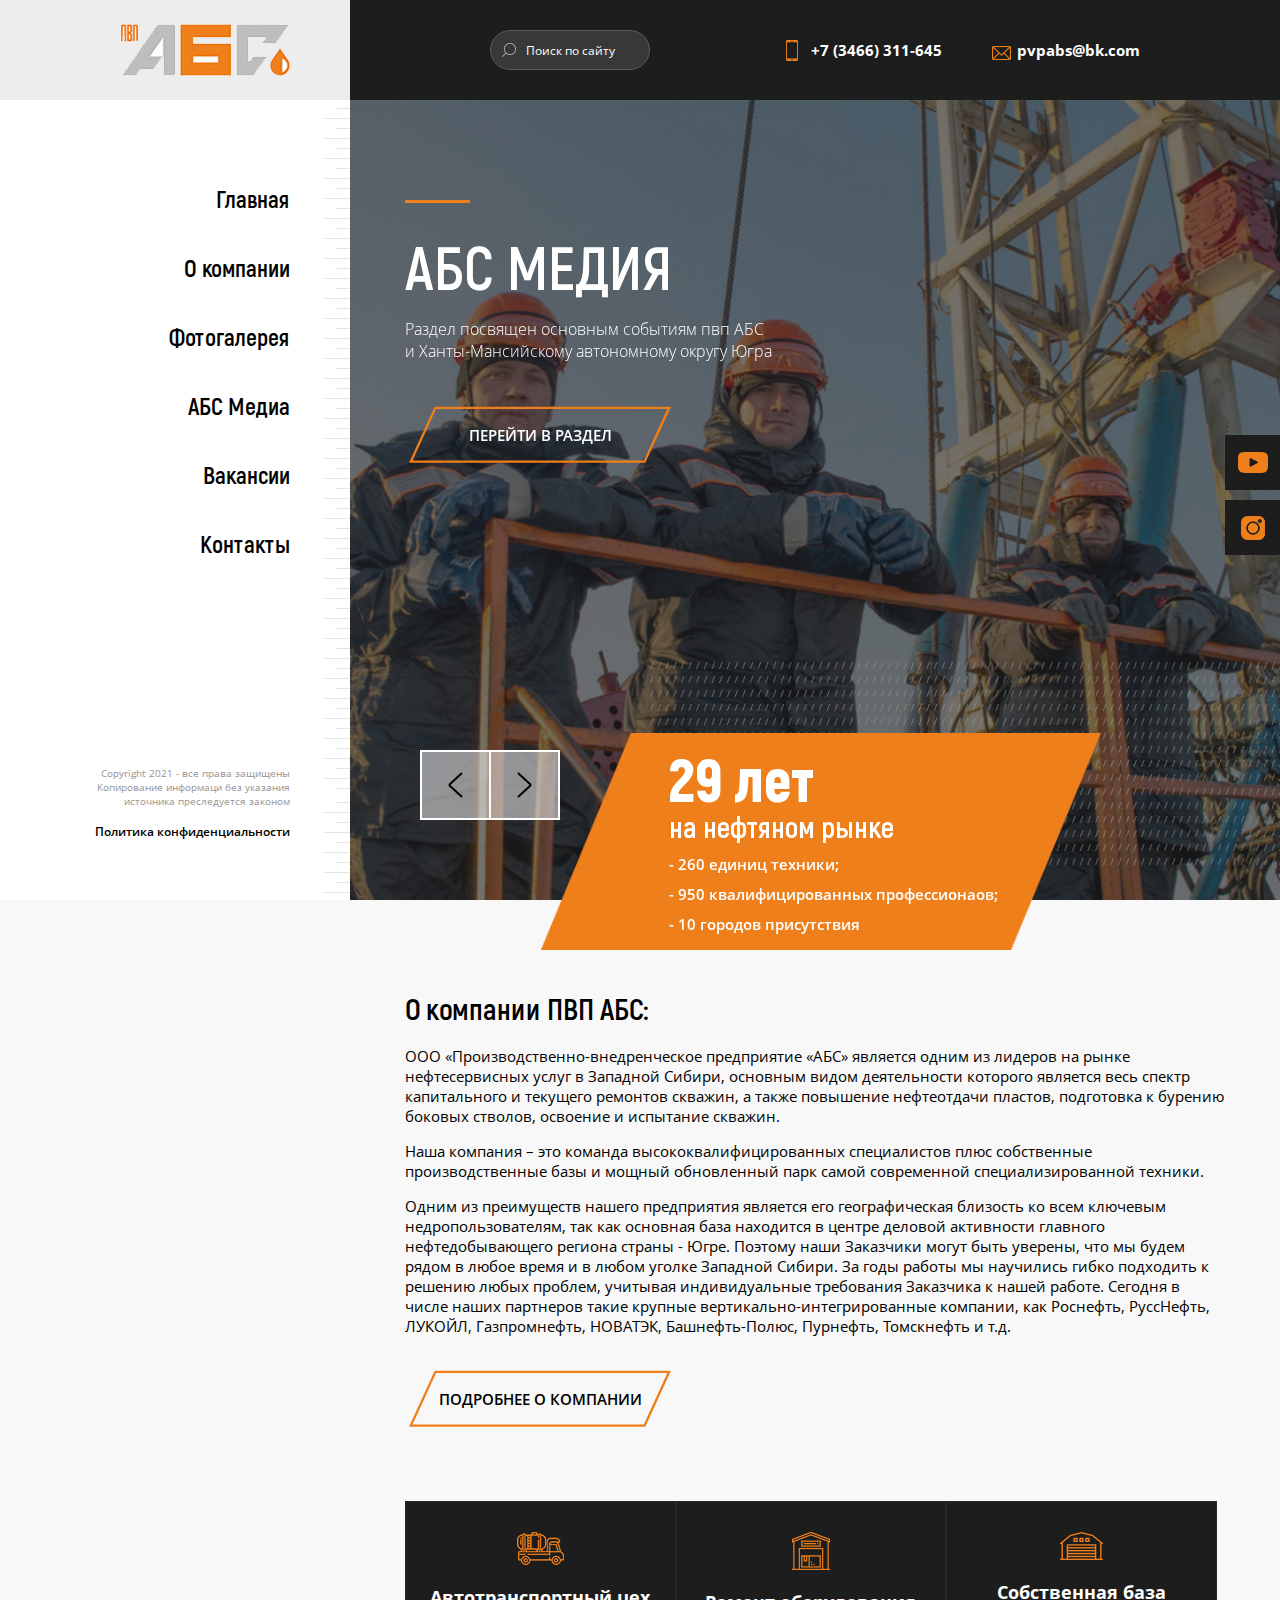
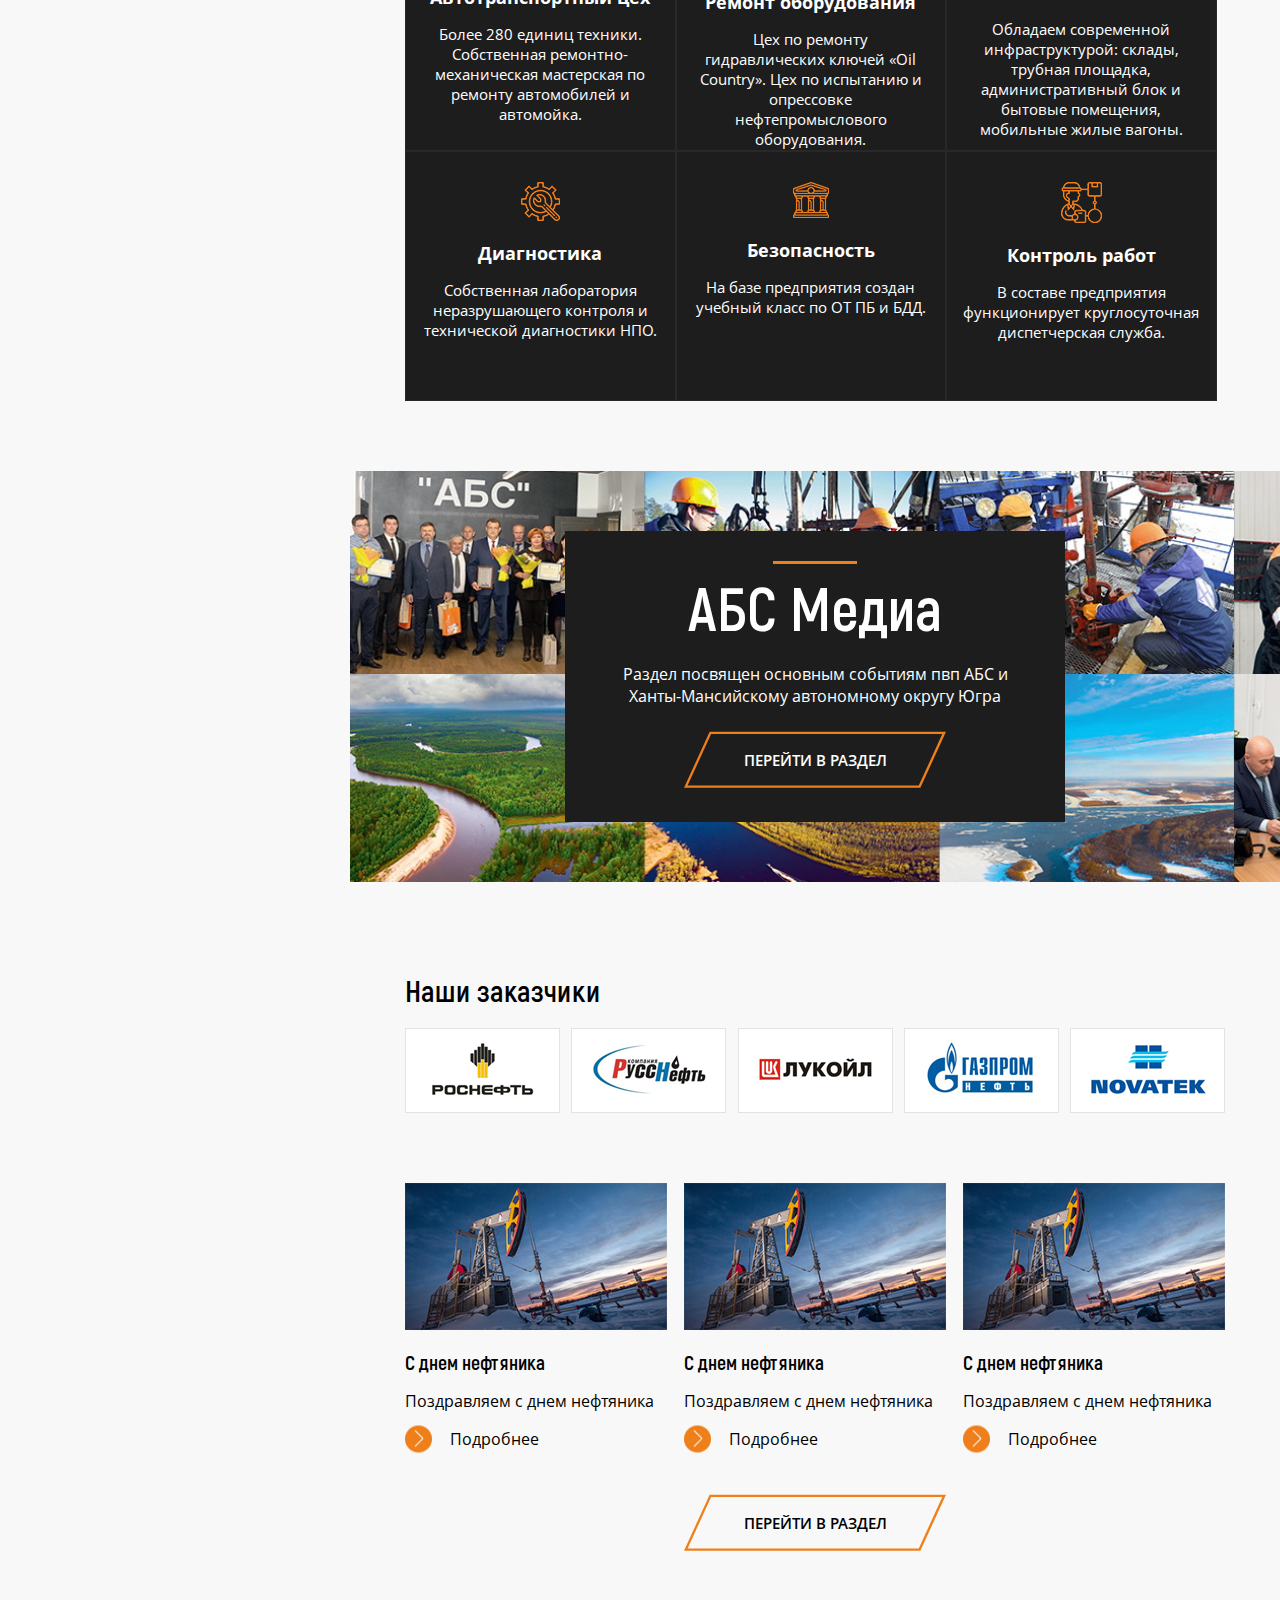
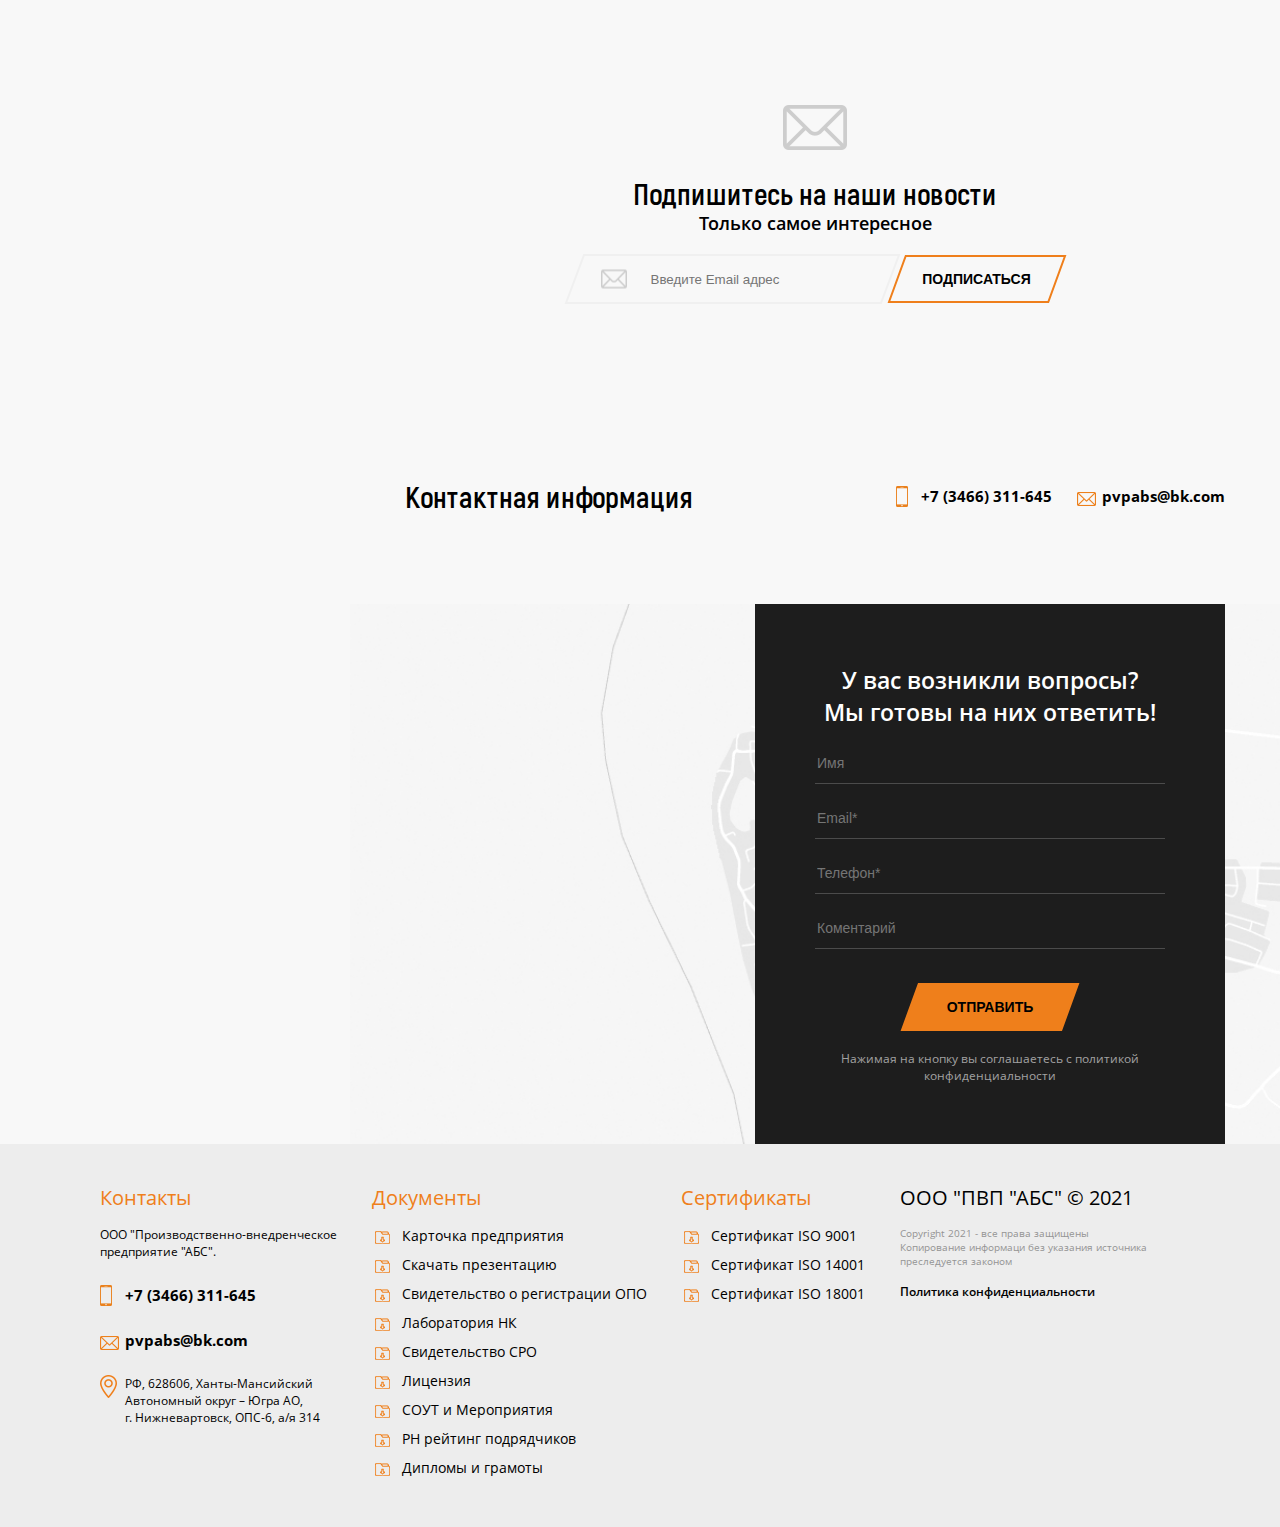
==== index.html @ e9ed42f7 "Адаптив - 1200px" ====
<!DOCTYPE html>
<html lang="ru">
<head>
    <meta charset="UTF-8">
    <meta name="viewport" content="width=device-width, initial-scale=1.0">
    <link rel="stylesheet" href="assets/css/style.css">
    <link rel="stylesheet" href="assets/css/responce.css">
    <link rel="stylesheet" href="assets/css/fonts.css">
    <link rel="stylesheet" href="assets/css/lib/owl.carousel.min.css">
    <link rel="stylesheet" href="assets/css/lib/owl.theme.default.min.css">
    <title>AБС</title>
</head>
<body>
    <div class="main-content">
        <header>
            <div class="navbar container">
                <div class="search-wrapper">
                    <input class="search-input" placeholder="Поиск по сайту" type="text">
                </div>
                
                <div class="contacts-wrapper">
                    <a class="contact phone">+7 (3466) 311-645</a>
                    <a class="contact mail">pvpabs@bk.com</a>
                </div>
                <button class="btn-menu"><span></span></button>
            </div>
        </header>
        <div class="sidebar sticky">
            <div class="logo-wrapper">
                <div class="logo">
                    <img src="assets/images/icons/logo.png" alt="">
                </div>
            </div>
            <div class="sidebar-content">
                <ul class="menu">
                    <li>
                        <a href="#">Главная</a>
                    </li>
                    <li>
                        <a href="#">О компании</a>
                    </li>
                    <li>
                        <a href="#">Фотогалерея</a>
                    </li>
                    <li>
                        <a href="#">АБС Медиа</a>
                    </li>
                    <li>
                        <a href="#">Вакансии</a>
                    </li>
                    <li>
                        <a href="#">Контакты</a>
                    </li>
                </ul>
                <div class="sidebar-footer">
                    <span class="copyright">
                        Copyright 2021 - все права защищены <br> Копирование информаци без указания источника преследуется законом
                    </span>
                    <a href="#" class="policy">Политика конфиденциальности</a>
                </div>
            </div>
        </div>
        <section class="sect-slider">
            <div class="main-slider owl-carousel">
                <div class="slider-item">
                    <img src="assets/images/main-slider/1.jpg" alt="">
                    <div class="container">
                        <h1 class="slider-title">АБС МЕДИЯ</h1>
                        <p>Раздел посвящен основным событиям пвп АБС <br>и Ханты-Мансийскому автономному округу Югра</p>
                        <a class="btn-border">Перейти в раздел</a>
                    </div>
                </div>
                <div class="slider-item">
                    <div class="container">
                        asd
                    </div>
                </div>
            </div>
            <div class="soc-link-wrapper">
                <a href="#" class="soc-link youtube"></a>
                <a href="#" class="soc-link instagram"></a>
            </div>
            <div class="slider-nav"></div>
            <div class="stats">
                <span class="stats-title"><b>29 лет</b>на нефтяном рынке</span>
                <p>- 260 единиц техники;</p>
                <p>- 950 квалифицированных профессионаов;</p>
                <p>- 10 городов присутствия</p>
            </div>
        </section>
        <section class="about-us">
            <div class="container">
                <h1 class="title">О компании ПВП АБС:</h1>
                <p>ООО «Производственно-внедренческое предприятие «АБС» является одним из лидеров на рынке нефтесервисных услуг в Западной Сибири, основным видом деятельности которого является весь спектр капитального и текущего ремонтов скважин, а также повышение нефтеотдачи пластов, подготовка к бурению боковых стволов, освоение и испытание скважин.</p>
                <p>Наша компания – это команда высококвалифицированных специалистов плюс собственные производственные базы и мощный обновленный парк самой современной специализированной техники.</p>
                <p>Одним из преимуществ нашего предприятия является его географическая близость ко всем ключевым недропользователям, так как основная база находится в центре деловой активности главного нефтедобывающего региона страны - Югре. Поэтому наши Заказчики могут быть уверены, что мы будем рядом в любое время и в любом уголке Западной Сибири. За годы работы мы научились гибко подходить к решению любых проблем, учитывая индивидуальные требования Заказчика к нашей работе. Сегодня в числе наших партнеров такие крупные вертикально-интегрированные компании, как Роснефть, РуссНефть, ЛУКОЙЛ, Газпромнефть, НОВАТЭК, Башнефть-Полюс, Пурнефть, Томскнефть и т.д.</p>
                <a class="btn-border black">Подробнее о компании</a>
            </div>
        </section>
        <section class="sect-pluses">
            <div class="container">
                <div class="pluses-wrapper">
                    <div class="pluses-item">
                        <div class="plus-icon">
                            <img src="assets/images/icons/plus1.png" alt="">
                        </div>
                        <div class="plus-title">Автотранспортный цех</div>
                        <p class="plus-description">
                            Более 280 единиц техники.
                            Собственная ремонтно-
                            механическая мастерская
                            по ремонту автомобилей
                            и автомойка.
                        </p>
                    </div>
                    <div class="pluses-item">
                        <div class="plus-icon">
                            <img src="assets/images/icons/plus2.png" alt="">
                        </div>
                        <div class="plus-title">Ремонт оборудования</div>
                        <p class="plus-description">
                            Цех по ремонту гидравлических
                            ключей «Oil Country». Цех
                            по испытанию и опрессовке
                            нефтепромыслового
                            оборудования.
                        </p>
                    </div>
                    <div class="pluses-item">
                        <div class="plus-icon">
                            <img src="assets/images/icons/plus3.png" alt="">
                        </div>
                        <div class="plus-title">Собственная база</div>
                        <p class="plus-description">
                            Обладаем современной
                            инфраструктурой: склады, трубная
                            площадка, административный
                            блок и бытовые помещения,
                            мобильные жилые вагоны.
                        </p>
                    </div>
                    <div class="pluses-item">
                        <div class="plus-icon">
                            <img src="assets/images/icons/plus4.png" alt="">
                        </div>
                        <div class="plus-title">Диагностика</div>
                        <p class="plus-description">
                            Собственная лаборатория
                            неразрушающего контроля
                            и технической диагностики
                            НПО.
                        </p>
                    </div>
                    <div class="pluses-item">
                        <div class="plus-icon">
                            <img src="assets/images/icons/plus5.png" alt="">
                        </div>
                        <div class="plus-title">Безопасность</div>
                        <p class="plus-description">
                            На базе предприятия создан
                            учебный класс по ОТ ПБ и БДД.
                        </p>
                    </div>
                    <div class="pluses-item">
                        <div class="plus-icon">
                            <img src="assets/images/icons/plus6.png" alt="">
                        </div>
                        <div class="plus-title">Контроль работ</div>
                        <p class="plus-description">
                            В составе предприятия
                            функционирует круглосуточная
                            диспетчерская служба.
                        </p>
                    </div>
                    
                </div>
            </div>
        </section>
        <section class="abs-media">
            <div class="container">
                <div class="abs-media-card">
                    <h1>АБС Медиа</h1>
                    <p>Раздел посвящен основным событиям пвп АБС и Ханты-Мансийскому автономному округу Югра</p>
                    <a href="" class="btn-border">Перейти в раздел</a>
                </div>
            </div>
        </section>
        <section class="our-partners">
            <div class="container">
                <h1 class="title">Наши заказчики</h1>
                <div class="partners-wrapper">
                    <div class="partner">
                        <img src="assets/images/partners/rosneft.png" alt="">
                    </div>
                    <div class="partner">
                        <img src="assets/images/partners/rusneft.png" alt="">
                    </div>
                    <div class="partner">
                        <img src="assets/images/partners/lukoil.png" alt="">
                    </div>
                    <div class="partner">
                        <img src="assets/images/partners/gasprom.png" alt="">
                    </div>
                    <div class="partner">
                        <img src="assets/images/partners/novatek.png" alt="">
                    </div>
                </div>
            </div>
        </section>
        <section class="sect-news">
            <div class="container">
                <div class="news-wrapper">
                    <div class="news-item">
                        <img class="news-preview" src="assets/images/news/1.jpg" alt="">
                        <span class="news-title">С днем нефтяника</span>
                        <p>Поздравляем с днем нефтяника</p>
                        <a href="#" class="news-link">Подробнее</a>
                    </div>
                    <div class="news-item">
                        <img class="news-preview" src="assets/images/news/1.jpg" alt="">
                        <span class="news-title">С днем нефтяника</span>
                        <p>Поздравляем с днем нефтяника</p>
                        <a href="#" class="news-link">Подробнее</a>
                    </div>
                    <div class="news-item">
                        <img class="news-preview" src="assets/images/news/1.jpg" alt="">
                        <span class="news-title">С днем нефтяника</span>
                        <p>Поздравляем с днем нефтяника</p>
                        <a href="#" class="news-link">Подробнее</a>
                    </div>
                </div>
                <div class="btn-wrapper">
                    <a href="#" class="btn-border black">Перейти в раздел</a>
                </div>
            </div>
        </section>
        <section class="news-sub">
            <div class="container">
                <div class="news-sub-icon">
                    <img src="assets/images/icons/news-sub.png" alt="">
                </div>
                <h1>Подпишитесь на наши новости</h1>
                <h2>Только самое интересное</h2>
                <div class="subscribe-form">
                    <div class="subscribe-input-wrapper">
                        <input type="text" class="subscribe-input" placeholder="Введите Email адрес">
                    </div>
                    
                    <button class="btn-subscribe">Подписаться</button>
                </div>
            </div>
        </section>
        <div class="container">
            <div class="title-wrapper">
                <h1 class="title">Контактная информация</h1>
                <div class="contacts-wrapper">
                    <a class="contact phone">+7 (3466) 311-645</a>
                    <a class="contact mail">pvpabs@bk.com</a>
                </div>
            </div>
        </div>
        <section class="contact-us">
            <div class="container">
                <div class="contact-form-wrapper">
                    <h1 class="title">У вас возникли вопросы?<br>Мы готовы на них ответить!</h1>
                    <form action="" class="contact-form">
                        <input type="text" name="name" placeholder="Имя">
                        <input type="text" name="mail" placeholder="Email*" required>
                        <input type="text" name="phone" placeholder="Телефон*" required>
                        <input type="text" name="comment" placeholder="Коментарий">
                        <button class="btn-orange">Отправить</button>
                    </form>
                    <span class="personal-data">Нажимая на кнопку вы соглашаетесь с политикой конфиденциальности</span>
                </div>
            </div>
        </section>
    </div>
    
    <footer>
        <div class="container">
            <div class="footer-item">
                <span class="footer-title">Контакты</span>
                <span class="text-sm">
                    ООО "Производственно-внедренческое <br>предприятие "АБС".
                </span>
                <div class="contacts-wrapper">
                    <a class="contact phone">+7 (3466) 311-645</a>
                    <a class="contact mail">pvpabs@bk.com</a>
                    <span class="contact adress">
                        РФ, 628606, Ханты-Мансийский<br>
                        Автономный округ – Югра АО,<br>
                        г. Нижневартовск, ОПС-6, а/я 314
                    </span>
                </div>
            </div>
            <div class="footer-item">
                <span class="footer-title">Документы</span>
                <ul class="docs-list">
                    <li>
                        <a href="#">Карточка предприятия</a>
                    </li>
                    <li>
                        <a href="">Скачать презентацию</a>
                    </li>
                    <li>
                        <a href="">Свидетельство о регистрации ОПО</a>
                    </li>
                    <li>
                        <a href="">Лаборатория НК</a>
                    </li>
                    <li>
                        <a href="">Свидетельство СРО</a>
                    </li>
                    <li>
                        <a href="">Лицензия</a>
                    </li>
                    <li>
                        <a href="">СОУТ и Мероприятия</a>
                    </li>
                    <li>
                        <a href="">РН рейтинг подрядчиков</a>
                    </li>
                    <li>
                        <a href="">Дипломы и грамоты</a>
                    </li>
                </ul>
            </div>
            <div class="footer-item">
                <span class="footer-title">Сертификаты</span>
                <ul class="docs-list">
                    <li>
                        <a href="#">Сертификат ISO 9001</a>
                    </li>
                    <li>
                        <a href="">Сертификат ISO 14001</a>
                    </li>
                    <li>
                        <a href="">Сертификат ISO 18001</a>
                    </li>
                </ul>
            </div>
            <div class="footer-item">
                <span class="footer-title black">ООО "ПВП "АБС" © 2021</span>
                <span class="copyright">
                    Copyright 2021 - все права защищены <br> Копирование информаци без указания источника преследуется законом
                </span>
                <a href="#" class="policy">Политика конфиденциальности</a>
            </div>
        </div>
    </footer>
    
    <script src="assets/js/lib/jquery-3.5.1.min.js"></script>
    <script src="assets/js/lib/owl.carousel.min.js"></script>
    <script src="assets/js/index.js"></script>
</body>
</html>
---- assets/css/style.css ----
*, ::after, ::before {
    box-sizing: border-box;
}

input:focus, button
{
    outline: none;
}

a, button
{
    cursor: pointer;
}

body
{
    font-family: 'Open Sans';
    padding-top: 100px;
    margin: 0;
    background-color: #f8f8f8;
}

.main-content, header
{
    padding-left: 520px;
}

header
{
    position: fixed;
    top: 0;
    left: 0;
    height: 100px;
    width: 100vw;
    background-color: #1d1d1d;
    z-index: 50;
}

section
{
    margin-top: 70px;
}

.navbar
{
    display: flex;
    align-items: center;
    height: 100%;
    justify-content: space-between;
    color: #ffffff;
    padding-right: 70px;
}

.container
{
    max-width: 870px;
    width: 100%;
    margin-right: auto;
    padding-left: 80px;
}

.container::before, .container::after{
    content: ' ';
    display: table;
}

.search-input
{
    width: 160px;
    height: 40px;
    padding-left: 35px;
    padding-right: 30px;
    border: 1px solid #5a5a5a;
    background-color: #383838;
    border-radius: 20px;
    display: flex;
    align-items: center;
    position: relative;
    font-size: 12px;
    font-family: 'Open Sans';
    color: #ffffff;
    transition: 0.5s;
}

.search-input::placeholder
{
    color: #ffffff;
}

.search-input:focus
{
    background-color: #272727;
}

.search-wrapper
{
    position: relative;
}

.search-wrapper:after
{
    content: "";
    height: 14px;
    width: 14px;
    background: url(../images/icons/search.png) no-repeat;
    background-size: cover;
    position: absolute;
    left: 12px;
    top: 13px;
}

.navbar .contact
{
    margin-left: 50px;
}

.contact
{
    font-weight: 700;
    font-size: 15px;
    padding-left: 25px;
    position: relative;
    transition: 0.5s;
    display: block;
}

.contact:hover
{
    transform: scale(1.1);
}

.contact:after
{
    content: "";
    position: absolute;
    left: 0;
}

.contact.phone:after
{
    background: url(../images/icons/phone.png);
    width: 12px;
    height: 21px;
    left: 0px;
    top: 0px;
}

.contact.mail:after
{
    background: url(../images/icons/mail.png);
    width: 19px;
    height: 14px;
    top: 6px;
}

.contact.adress:after
{
    background: url(../images/icons/adress.png);
    width: 17px;
    height: 23px;
    left: 0px;
    top: 0px;
}

.contact.adress
{
    font-weight: 400;
    font-size: 12px;
}

.contact.adress:hover
{
    transform: none;
}

.navbar .contacts-wrapper
{
    display: flex;
}

.sidebar
{
    position: fixed;
    width: 520px;
    height: 100vh;
    top: 0;
    left: 0;
    background-color: #ffffff;
    background-image: url(../images/bg/sidebar.png);
    background-repeat: repeat-y;
    background-position-x: right;
    display: flex;
    flex-direction: column;
    z-index: 60;
}

.sidebar .logo-wrapper
{
    padding-right: 60px;
}

.sidebar-content
{
    margin-right: 60px;
}

.sidebar .logo-wrapper
{
    background: #ededed;
    display: flex;
    align-items: center;
    justify-content: flex-end;
}

.sidebar .logo-wrapper .logo
{
    height: 100px;
    display: flex;
    align-items: center;
}

.sidebar-content
{
    width: 220px;
    margin-left: auto;
    display: flex;
    flex-direction: column;
    justify-content: space-between;
    height: 100%;
    padding-bottom: 60px;
}

.menu
{
    padding-left: 0;
    list-style: none;
    margin-top: auto;
    margin-bottom: auto;
}

.menu a
{
    font-family: 'Akrobat';
    font-size: 24px;
    color: #000000;
    font-weight: 700;
    text-decoration: none;
    transition: 0.5s;
    position: relative;
}

.menu a:hover
{
    color: #ef7f1b;
}

.menu a::after
{
    content: "";
    position: absolute;
    height: 2px;
    width: 0;
    bottom: -1px;
    left: 50%;
    transform: translateX(-50%);
    transition: 0.5s;
    background-color: #ef7f1b;
}

.menu a:hover::after
{
    width: 100%;
}

.menu li
{
    margin-bottom: 40px;
    text-align: right;
}

.copyright
{
    font-size: 10px;
    color: #949494;
    text-align: right;
    display: block;
}

.policy
{
    font-size: 12px;
    display: block;
    margin-top: 15px;
    text-align: right;
    color: #000000;
    text-decoration: none;
    font-weight: 600;
}

.sidebar-footer
{
    margin-top: auto;
}

.main-slider .slider-item
{
    height: 800px;
    position: relative;
    display: flex;
    width: 100%;
    color: #ffffff;
}

.main-slider .slider-item img
{
    position: absolute;
    width: 100%;
    height: 100%;
    object-fit: cover;
    left: 0;
    top: 0;
}

.main-slider .slider-item .container
{
    position: relative;
    z-index: 10;
    margin-top: 100px;
    padding-top: 15px;
}

.main-slider .slider-item .container:after
{
    content: "";
    position: absolute;
    height: 3px;
    width: 65px;
    background-color: #ef7f1b;
    left: 80px;
    top: 0;
}

.slider-title
{
    font-size: 60px;
    font-weight: 700;
    font-family: 'Akrobat';
    margin-top: 15px;
    margin-bottom: 0;
}

.main-slider .slider-item p
{
    font-weight: 300;
    margin-bottom: 40px;
}

.btn-border
{
    width: 270px;
    height: 65px;
    background: url(../images/icons/btn-border.svg);
    background-size: cover;
    border: none;
    text-transform: uppercase;
    color: #ffffff;
    font-size: 15px;
    transition: 0.5s;
    display: flex;
    align-items: center;
    justify-content: center;
    font-weight: 600;
    text-decoration: none;
}

.btn-border:hover
{
    background: url(../images/icons/btn-border-focus.svg);
    background-size: cover;
    text-decoration: inherit;
}

.btn-border.black
{
    color: #000000;
}

.sect-slider
{
    position: relative;
    margin-top: 0;
    margin-bottom: 50px;
}

.sect-slider .soc-link-wrapper
{
    position: absolute;
    right: 0; 
    top: 50%;
    z-index: 10;
    transform: translateY(-50%);
}

.soc-link-wrapper .soc-link
{
    display: block;
    width: 55px;
    height: 55px;
    background-color: #1d1d1d;
    margin-bottom: 10px;
    background-repeat: no-repeat;
    background-position: center;
    transition: 0.5s;
}

.soc-link-wrapper .soc-link.youtube
{
    background-image: url(../images/icons/youtube.png);
}

.soc-link-wrapper .soc-link.instagram
{
    background-image: url(../images/icons/instagram.png);
}

.soc-link-wrapper .soc-link:hover
{
    background-color: #303030;
}

.sect-slider .slider-nav
{
    position: absolute;
    bottom: 80px;
    left: 70px;
    z-index: 10;
}

.sect-slider .slider-nav button
{
    width: 70px;
    height: 70px;
    border: 2px solid #ffffff;
    background-color: rgba(255, 255, 255, 0.5);
    font-size: 0px;
    transition: 0.5s;
}

.sect-slider .slider-nav button:hover
{
    background-color: rgba(255, 255, 255, 0.8);
}

.sect-slider .slider-nav .owl-prev
{
    border-right: 1px solid #ffffff;
}

.sect-slider .slider-nav .owl-prev:after
{
    content: url(../images/icons/arrow-prev.png);
}

.sect-slider .slider-nav .owl-next
{
    border-left: 1px solid #ffffff;
}

.sect-slider .slider-nav .owl-next:after
{
    content: url(../images/icons/arrow-next.png);
}

.main-slider .slider-item::before
{
    content: url(../images/bg/slider-bg.png);
    position: absolute;
    bottom: 30px;
    left: 300px;
    z-index: 10;
}

.stats 
{
    background-image: url(../images/bg/stats-bg.png);
    background-repeat: no-repeat;
    background-size: cover;
    position: absolute;
    bottom: -50px;
    z-index: 15;
    left: 50%;
    transform: translateX(-50%);
    padding: 15px 130px;
    color: #ffffff;
    width: 622px;
    height: 267px;
}

.stats .stats-title
{
    font-family: 'Akrobat';
    font-size: 30px;
    font-weight: 600;
}

.stats .stats-title b
{
    display: block;
    font-size: 64px;
}

.stats p
{
    font-weight: 600;
    font-size: 15px;
    margin-bottom: 0;
}

.title
{
    font-family: 'Akrobat';
    font-size: 30px;
}

.about-us p
{
    font-size: 15px;
    font-weight: 400;
}

.about-us .btn-border
{
    margin-top: 30px;
}

.pluses-wrapper .pluses-item
{
    width: 33%;
    height: 250px;
    background-color: #1d1d1d;
    border: 1px solid #282828;
    color: #ffffff;
    padding: 0 15px;
}

.pluses-wrapper
{
    display: flex;
    flex-wrap: wrap;
}

.pluses-wrapper .pluses-item .plus-icon
{
    margin-top: 30px;
    text-align: center;
}

.pluses-wrapper .pluses-item .plus-title
{
    margin-top: 15px;
    font-size: 18px;
    font-weight: 700;
    text-align: center;
}

.pluses-wrapper .pluses-item .plus-description
{
    margin-top: 15px;
    font-size: 15px;
    text-align: center;
}

.abs-media-card
{
    background-color: #1d1d1d;
    color: #ffffff;
    width: 500px;
    margin: 60px auto;
    padding: 30px 40px;
    text-align: center;
}

.abs-media-card h1
{
    font-size: 60px;
    font-weight: 600;
    font-family: 'Akrobat';
    text-align: center;
    display: block;
    position: relative;
    padding-top: 10px;
    margin-top: 0;
    margin-bottom: 20px;
}

.abs-media-card h1:after
{
    content: "";
    width: 20%;
    height: 3px;
    background-color: #ef7f1b;
    top: 0;
    left: 50%;
    transform: translateX(-50%);
    position: absolute;
    
}

.abs-media
{
    background: url(../images/bg/abs-media-bg.jpg) no-repeat;
    background-size: cover;
}

.abs-media-card .btn-border
{
    margin: 20px auto 0 auto;
}

.partners-wrapper
{
    display: flex;
    justify-content: space-between;
}

.partners-wrapper .partner
{
    width: 155px;
    height: 85px;
    display: flex;
    align-items: center;
    justify-content: center;
    background-color: #ffffff;
    border: 1px solid #e3e3e3;
}

.news-wrapper
{
    display: flex;
    justify-content: space-between;
}

.news-wrapper .news-item
{
    width: 32%;
}

.news-wrapper .news-item .news-title
{
    font-family: 'Akrobat';
    font-size: 20px;
    font-weight: 700;
    margin-top: 15px;
    display: block;
}

.news-link
{
    display: inline-block;
    padding-left: 45px;
    text-decoration: none;
    color: inherit;
    position: relative;
    font-size: 16px;
    transition: 0.5s;
}

.news-link:after
{
    content: "";
    width: 27px;
    height: 27px;
    background-image: url(../images/icons/news-link.png);
    left: 0;
    top: 50%;
    transform: translateY(-50%);
    position: absolute;
    z-index: 10;
    transition: 0.5s;
}

.news-link:hover:after
{
    left: 10px;
}

.news-wrapper .news-item .news-preview
{
    width: 100%;
}

.sect-news .btn-wrapper
{
    display: flex;
    justify-content: center;
    margin-top: 40px;
}

.news-sub-icon
{
    text-align: center;
}

.news-sub h1
{
    font-size: 30px;
    font-family: 'Akrobat';
    text-align: center;
    margin-bottom: 0;
}

.news-sub h2
{
    font-size: 30px;
    text-align: center;
    margin-top: 0;
    font-size: 18px;
    font-weight: 600;
}

.subscribe-input
{
    width: 343px;
    height: 58px;
    border: none;
    background: url(../images/bg/input-subscribe.svg) no-repeat;
    background-size: cover;
    padding-left: 90px;
    transition: 0.5s;
}

.subscribe-input:focus
{
    background: url(../images/bg/input-subscribe-focus.svg) no-repeat;
    background-size: cover;
}

.subscribe-input-wrapper
{
    position: relative;
    display: inline-block;
}

.subscribe-input-wrapper::after
{
    content: "";
    position: absolute;
    width: 26px;
    height: 19px;
    background: url(../images/icons/input-sub.png);
    top: 50%;
    transform: translateY(-50%);
    left: 40px;
}

.btn-subscribe
{
    width: 186px;
    height: 56px;
    border: none;
    background: url(../images/bg/btn-subscribe.svg);
    background-size: contain;
    margin-left: -20px;
    font-weight: 600;
    font-size: 14px;
    text-transform: uppercase;
    transition: 0.5s;
}

.btn-subscribe:hover
{
    background: url(../images/bg/btn-subscribe-focus.svg);
    background-size: cover;
}

.subscribe-form
{
    display: flex;
    justify-content: center;
    align-items: center;
}

.news-sub
{
    padding: 80px 0;
}

.title-wrapper
{
    display: flex;
    align-items: center;
    justify-content: space-between;
    margin-top: 70px;
}

.title-wrapper .contacts-wrapper
{
    display: flex;
}

.title-wrapper .contacts-wrapper .contact
{
    margin-left: 25px;
}

.contact-form-wrapper
{
    display: flex;
    flex-direction: column;
    width: 470px;
    margin-left: auto;
    background-color: #1d1d1d;
    color: #ffffff;
    text-align: center;
    padding: 60px;
}

.contact-form-wrapper .title
{
    margin-top: 0;
    font-family: 'Open Sans';
    font-size: 23px;
    font-weight: 600;
}

.contact-form
{
    display: flex;
    flex-direction: column;
}

.contact-form input
{
    height: 40px;
    background: none;
    border: none;
    border-bottom: 1px solid #4b4b4b;
    font-size: 14px;
    margin-bottom: 15px;
}

.btn-orange
{
    background: none;
    background-image: url(../images/bg/btn-subscribe-focus.svg);
    background-size: cover;
    background-position: center;
    width: 186px;
    height: 56px;
    border: none;
    margin: 15px auto;
    font-weight: 700;
    text-transform: uppercase;
    font-size: 14px;
    transition: 0.5s;
}

.btn-orange:hover
{
    transform: scale(1.1);
}

.personal-data
{
    font-size: 12px;
    color: #a2a2a2;
}

.contact-us
{
    background: url(../images/bg/sect-contact-us.jpg) no-repeat;
    background-size: cover;
}

footer
{
    background-color: #ededed;
    padding: 40px 0;
}

footer .container
{
    max-width: 1200px;
    width: 100%;
    margin: auto;
    display: flex;
    justify-content: space-between;
}

.footer-title
{
    display: block;
    color: #ef7f1b;
    font-size: 20px;
    margin-bottom: 15px;
}

.text-sm
{
    font-size: 12px;
    display: block;
}

footer .contact
{
    margin-top: 25px;
}

.footer-item
{
    display: flex;
    flex-direction: column;
    max-width: 280px;
}

.docs-list
{
    margin: 0;
    list-style: none;
    padding: 0;

}

.docs-list li
{
    padding-left: 30px;
    margin-bottom: 10px;
    font-size: 14px;
    position: relative;
}

.docs-list li:after
{
    content: "";
    position: absolute;
    background: url(../images/icons/doc.png);
    left: 3px;
    top: 5px;
    width: 15px;
    height: 13px;
    transition: 0.5s;
}


.docs-list li:hover:after
{
    left: 8px;
}

.docs-list li a
{
    color: #000000;
    text-decoration: none;
}

.footer-title.black
{
    color: #000000;
}

footer .copyright
{
    text-align: left;
}

footer .policy
{
    text-align: left;
}

.btn-menu
{
    width: 40px;
    height: 40px;
    border: none;
    position: relative;
    transition: 0.5s;
    background: none;
    display: none;
}

.btn-menu:before, .btn-menu:after, .btn-menu span
{
    height: 2px;
    position: absolute;
    background: #ffffff;
    left: 50%;
    transform: translateX(-50%);
    transition: 0.5s;
}

.btn-menu span
{
    width: 65%;    
}

.btn-menu:before
{
    content: "";
    width: 50%;
    transform: translate(-50%, -6px);
}

.btn-menu:after
{
    content: "";
    width: 50%;
    transform: translate(-50%, 6px);
}

.btn-menu:hover:after, .btn-menu:hover:before, .btn-menu:hover span
{
    width: 65%;
}

.btn-menu.active span
{
    opacity: 0; 
}

.btn-menu.active:after
{
    top: 50%;
    transform: translate(-50%, -50%) rotate(-135deg);
}

.btn-menu.active:before
{
    transform: translate(-50%, -50%) rotate(135deg);
}
---- assets/css/responce.css ----
@media(max-width: 1440px)
{
    .sidebar
    {
        width: 350px;
    }

    .main-content, header
    {
        padding-left: 350px;
    }

    .stats
    {
        width: 572px;
        height: 217px;
        padding: 15px 100px 15px 140px;
    }

    .stats p
    {
        margin-top: 10px;
    }

    .stats .stats-title b
    {
        font-size: 60px;
        line-height: 60px;
    }

    .container
    {
        margin-left: auto;
        padding: 0 25px;
    }

    .main-slider .slider-item .container:after
    {
        left: 25px;
    }
}

@media(max-width: 1200px)
{
    .btn-menu
    {
        display: block;
    }

    .sidebar
    {
        transition: 0.5s;
        left: -100%;
    }

    .sidebar.active
    {
        left: 0;
    }

    .main-content, header
    {
        padding-left: 0;
    }

    header, .sidebar .logo-wrapper .logo
    {
        height: 75px;
    }

    body
    {
        padding-top: 75px;
    }
    
}
---- assets/css/fonts.css ----
@font-face {
	font-family: 'Akrobat';
	font-weight: 900;
	src: url('../fonts/akrobat-black.eot'); /* IE 9 Compatibility Mode */
	src: url('../fonts/akrobat-black.eot?#iefix') format('embedded-opentype'), /* IE < 9 */
		url('../fonts/akrobat-black.woff2') format('woff2'), /* Super Modern Browsers */
		url('../fonts/akrobat-black.woff') format('woff'), /* Firefox >= 3.6, any other modern browser */
		url('../fonts/akrobat-black.ttf') format('truetype'), /* Safari, Android, iOS */
		url('../fonts/akrobat-black.svg#akrobat-black') format('svg'); /* Chrome < 4, Legacy iOS */
}

@font-face {
	font-family: 'Akrobat';
	font-weight: 700;
	src: url('../fonts/akrobat-bold.eot'); /* IE 9 Compatibility Mode */
	src: url('../fonts/akrobat-bold.eot?#iefix') format('embedded-opentype'), /* IE < 9 */
		url('../fonts/akrobat-bold.woff2') format('woff2'), /* Super Modern Browsers */
		url('../fonts/akrobat-bold.woff') format('woff'), /* Firefox >= 3.6, any other modern browser */
		url('../fonts/akrobat-bold.ttf') format('truetype'), /* Safari, Android, iOS */
		url('../fonts/akrobat-bold.svg#akrobat-bold') format('svg'); /* Chrome < 4, Legacy iOS */
}

@font-face {
	font-family: 'Akrobat';
	font-weight: 800;
	src: url('../fonts/akrobat-extrabold.eot'); /* IE 9 Compatibility Mode */
	src: url('../fonts/akrobat-extrabold.eot?#iefix') format('embedded-opentype'), /* IE < 9 */
		url('../fonts/akrobat-extrabold.woff2') format('woff2'), /* Super Modern Browsers */
		url('../fonts/akrobat-extrabold.woff') format('woff'), /* Firefox >= 3.6, any other modern browser */
		url('../fonts/akrobat-extrabold.ttf') format('truetype'), /* Safari, Android, iOS */
		url('../fonts/akrobat-extrabold.svg#akrobat-extrabold') format('svg'); /* Chrome < 4, Legacy iOS */
}

@font-face {
	font-family: 'Akrobat';
	font-weight: 200;
	src: url('../fonts/akrobat-extralight.eot'); /* IE 9 Compatibility Mode */
	src: url('../fonts/akrobat-extralight.eot?#iefix') format('embedded-opentype'), /* IE < 9 */
		url('../fonts/akrobat-extralight.woff2') format('woff2'), /* Super Modern Browsers */
		url('../fonts/akrobat-extralight.woff') format('woff'), /* Firefox >= 3.6, any other modern browser */
		url('../fonts/akrobat-extralight.ttf') format('truetype'), /* Safari, Android, iOS */
		url('../fonts/akrobat-extralight.svg#akrobat-extralight') format('svg'); /* Chrome < 4, Legacy iOS */
}

@font-face {
	font-family: 'Akrobat';
	font-weight: 300;
	src: url('../fonts/akrobat-light.eot'); /* IE 9 Compatibility Mode */
	src: url('../fonts/akrobat-light.eot?#iefix') format('embedded-opentype'), /* IE < 9 */
		url('../fonts/akrobat-light.woff2') format('woff2'), /* Super Modern Browsers */
		url('../fonts/akrobat-light.woff') format('woff'), /* Firefox >= 3.6, any other modern browser */
		url('../fonts/akrobat-light.ttf') format('truetype'), /* Safari, Android, iOS */
		url('../fonts/akrobat-light.svg#akrobat-light') format('svg'); /* Chrome < 4, Legacy iOS */
}

@font-face {
	font-family: 'Akrobat';
	font-weight: 400;
	src: url('../fonts/akrobat-regular.eot'); /* IE 9 Compatibility Mode */
	src: url('../fonts/akrobat-regular.eot?#iefix') format('embedded-opentype'), /* IE < 9 */
		url('../fonts/akrobat-regular.woff2') format('woff2'), /* Super Modern Browsers */
		url('../fonts/akrobat-regular.woff') format('woff'), /* Firefox >= 3.6, any other modern browser */
		url('../fonts/akrobat-regular.ttf') format('truetype'), /* Safari, Android, iOS */
		url('../fonts/akrobat-regular.svg#akrobat-regular') format('svg'); /* Chrome < 4, Legacy iOS */
}

@font-face {
	font-family: 'Akrobat';
	font-weight: 500;
	src: url('../fonts/akrobat-semibold.eot'); /* IE 9 Compatibility Mode */
	src: url('../fonts/akrobat-semibold.eot?#iefix') format('embedded-opentype'), /* IE < 9 */
		url('../fonts/akrobat-semibold.woff2') format('woff2'), /* Super Modern Browsers */
		url('../fonts/akrobat-semibold.woff') format('woff'), /* Firefox >= 3.6, any other modern browser */
		url('../fonts/akrobat-semibold.ttf') format('truetype'), /* Safari, Android, iOS */
		url('../fonts/akrobat-semibold.svg#akrobat-semibold') format('svg'); /* Chrome < 4, Legacy iOS */
}

@font-face {
	font-family: 'Akrobat';
	font-weight: 100;
	src: url('../fonts/akrobat-thin.eot'); /* IE 9 Compatibility Mode */
	src: url('../fonts/akrobat-thin.eot?#iefix') format('embedded-opentype'), /* IE < 9 */
		url('../fonts/akrobat-thin.woff2') format('woff2'), /* Super Modern Browsers */
		url('../fonts/akrobat-thin.woff') format('woff'), /* Firefox >= 3.6, any other modern browser */
		url('../fonts/akrobat-thin.ttf') format('truetype'), /* Safari, Android, iOS */
		url('../fonts/akrobat-thin.svg#akrobat-thin') format('svg'); /* Chrome < 4, Legacy iOS */
}

@font-face {
	font-family: 'Akrobat';
	font-weight: 900;
	src: url('../fonts/akrobat-black.eot'); /* IE 9 Compatibility Mode */
	src: url('../fonts/akrobat-black.eot?#iefix') format('embedded-opentype'), /* IE < 9 */
		url('../fonts/akrobat-black.woff2') format('woff2'), /* Super Modern Browsers */
		url('../fonts/akrobat-black.woff') format('woff'), /* Firefox >= 3.6, any other modern browser */
		url('../fonts/akrobat-black.ttf') format('truetype'), /* Safari, Android, iOS */
		url('../fonts/akrobat-black.svg#akrobat-black') format('svg'); /* Chrome < 4, Legacy iOS */
}

@font-face {
	font-family: 'Akrobat';
	font-weight: 700;
	src: url('../fonts/akrobat-bold.eot'); /* IE 9 Compatibility Mode */
	src: url('../fonts/akrobat-bold.eot?#iefix') format('embedded-opentype'), /* IE < 9 */
		url('../fonts/akrobat-bold.woff2') format('woff2'), /* Super Modern Browsers */
		url('../fonts/akrobat-bold.woff') format('woff'), /* Firefox >= 3.6, any other modern browser */
		url('../fonts/akrobat-bold.ttf') format('truetype'), /* Safari, Android, iOS */
		url('../fonts/akrobat-bold.svg#akrobat-bold') format('svg'); /* Chrome < 4, Legacy iOS */
}

@font-face {
	font-family: 'Akrobat';
	font-weight: 800;
	src: url('../fonts/akrobat-extrabold.eot'); /* IE 9 Compatibility Mode */
	src: url('../fonts/akrobat-extrabold.eot?#iefix') format('embedded-opentype'), /* IE < 9 */
		url('../fonts/akrobat-extrabold.woff2') format('woff2'), /* Super Modern Browsers */
		url('../fonts/akrobat-extrabold.woff') format('woff'), /* Firefox >= 3.6, any other modern browser */
		url('../fonts/akrobat-extrabold.ttf') format('truetype'), /* Safari, Android, iOS */
		url('../fonts/akrobat-extrabold.svg#akrobat-extrabold') format('svg'); /* Chrome < 4, Legacy iOS */
}

@font-face {
	font-family: 'Akrobat';
	font-weight: 200;
	src: url('../fonts/akrobat-extralight.eot'); /* IE 9 Compatibility Mode */
	src: url('../fonts/akrobat-extralight.eot?#iefix') format('embedded-opentype'), /* IE < 9 */
		url('../fonts/akrobat-extralight.woff2') format('woff2'), /* Super Modern Browsers */
		url('../fonts/akrobat-extralight.woff') format('woff'), /* Firefox >= 3.6, any other modern browser */
		url('../fonts/akrobat-extralight.ttf') format('truetype'), /* Safari, Android, iOS */
		url('../fonts/akrobat-extralight.svg#akrobat-extralight') format('svg'); /* Chrome < 4, Legacy iOS */
}

@font-face {
	font-family: 'Akrobat';
	font-weight: 300;
	src: url('../fonts/akrobat-light.eot'); /* IE 9 Compatibility Mode */
	src: url('../fonts/akrobat-light.eot?#iefix') format('embedded-opentype'), /* IE < 9 */
		url('../fonts/akrobat-light.woff2') format('woff2'), /* Super Modern Browsers */
		url('../fonts/akrobat-light.woff') format('woff'), /* Firefox >= 3.6, any other modern browser */
		url('../fonts/akrobat-light.ttf') format('truetype'), /* Safari, Android, iOS */
		url('../fonts/akrobat-light.svg#akrobat-light') format('svg'); /* Chrome < 4, Legacy iOS */
}

@font-face {
	font-family: 'Akrobat';
	font-weight: 400;
	src: url('../fonts/akrobat-regular.eot'); /* IE 9 Compatibility Mode */
	src: url('../fonts/akrobat-regular.eot?#iefix') format('embedded-opentype'), /* IE < 9 */
		url('../fonts/akrobat-regular.woff2') format('woff2'), /* Super Modern Browsers */
		url('../fonts/akrobat-regular.woff') format('woff'), /* Firefox >= 3.6, any other modern browser */
		url('../fonts/akrobat-regular.ttf') format('truetype'), /* Safari, Android, iOS */
		url('../fonts/akrobat-regular.svg#akrobat-regular') format('svg'); /* Chrome < 4, Legacy iOS */
}

@font-face {
	font-family: 'Akrobat';
	font-weight: 500;
	src: url('../fonts/akrobat-semibold.eot'); /* IE 9 Compatibility Mode */
	src: url('../fonts/akrobat-semibold.eot?#iefix') format('embedded-opentype'), /* IE < 9 */
		url('../fonts/akrobat-semibold.woff2') format('woff2'), /* Super Modern Browsers */
		url('../fonts/akrobat-semibold.woff') format('woff'), /* Firefox >= 3.6, any other modern browser */
		url('../fonts/akrobat-semibold.ttf') format('truetype'), /* Safari, Android, iOS */
		url('../fonts/akrobat-semibold.svg#akrobat-semibold') format('svg'); /* Chrome < 4, Legacy iOS */
}

@font-face {
	font-family: 'Akrobat';
	font-weight: 100;
	src: url('../fonts/akrobat-thin.eot'); /* IE 9 Compatibility Mode */
	src: url('../fonts/akrobat-thin.eot?#iefix') format('embedded-opentype'), /* IE < 9 */
		url('../fonts/akrobat-thin.woff2') format('woff2'), /* Super Modern Browsers */
		url('../fonts/akrobat-thin.woff') format('woff'), /* Firefox >= 3.6, any other modern browser */
		url('../fonts/akrobat-thin.ttf') format('truetype'), /* Safari, Android, iOS */
		url('../fonts/akrobat-thin.svg#akrobat-thin') format('svg'); /* Chrome < 4, Legacy iOS */
}


@font-face {
	font-family: 'Open Sans';
	src: url('../fonts/OpenSans-SemiBoldItalic.eot');
	src: local('../fonts/Open Sans SemiBold Italic'), local('OpenSans-SemiBoldItalic'),
		url('../fonts/OpenSans-SemiBoldItalic.eot?#iefix') format('embedded-opentype'),
		url('../fonts/OpenSans-SemiBoldItalic.woff') format('woff'),
		url('../fonts/OpenSans-SemiBoldItalic.ttf') format('truetype');
	font-weight: 600;
	font-style: italic;
}

@font-face {
	font-family: 'Open Sans';
	src: url('../fonts/OpenSans-LightItalic.eot');
	src: local('Open Sans Light Italic'), local('OpenSans-LightItalic'),
		url('../fonts/OpenSans-LightItalic.eot?#iefix') format('embedded-opentype'),
		url('../fonts/OpenSans-LightItalic.woff') format('woff'),
		url('../fonts/OpenSans-LightItalic.ttf') format('truetype');
	font-weight: 300;
	font-style: italic;
}

@font-face {
	font-family: 'Open Sans';
	src: url('../fonts/OpenSans-Bold.eot');
	src: local('Open Sans Bold'), local('OpenSans-Bold'),
		url('../fonts/OpenSans-Bold.eot?#iefix') format('embedded-opentype'),
		url('../fonts/OpenSans-Bold.woff') format('woff'),
		url('../fonts/OpenSans-Bold.ttf') format('truetype');
	font-weight: bold;
	font-style: normal;
}

@font-face {
	font-family: 'Open Sans';
	src: url('../fonts/OpenSans-ExtraBoldItalic.eot');
	src: local('Open Sans ExtraBold Italic'), local('OpenSans-ExtraBoldItalic'),
		url('../fonts/OpenSans-ExtraBoldItalic.eot?#iefix') format('embedded-opentype'),
		url('../fonts/OpenSans-ExtraBoldItalic.woff') format('woff'),
		url('../fonts/OpenSans-ExtraBoldItalic.ttf') format('truetype');
	font-weight: 800;
	font-style: italic;
}

@font-face {
	font-family: 'Open Sans';
	src: url('../fonts/OpenSans-Light.eot');
	src: local('Open Sans Light'), local('OpenSans-Light'),
		url('../fonts/OpenSans-Light.eot?#iefix') format('embedded-opentype'),
		url('../fonts/OpenSans-Light.woff') format('woff'),
		url('../fonts/OpenSans-Light.ttf') format('truetype');
	font-weight: 300;
	font-style: normal;
}

@font-face {
	font-family: 'Open Sans';
	src: url('../fonts/OpenSans-Italic.eot');
	src: local('Open Sans Italic'), local('OpenSans-Italic'),
		url('../fonts/OpenSans-Italic.eot?#iefix') format('embedded-opentype'),
		url('../fonts/OpenSans-Italic.woff') format('woff'),
		url('../fonts/OpenSans-Italic.ttf') format('truetype');
	font-weight: normal;
	font-style: italic;
}

@font-face {
	font-family: 'Open Sans';
	src: url('../fonts/OpenSans-Regular.eot');
	src: local('Open Sans Regular'), local('OpenSans-Regular'),
		url('../fonts/OpenSans-Regular.eot?#iefix') format('embedded-opentype'),
		url('../fonts/OpenSans-Regular.woff') format('woff'),
		url('../fonts/OpenSans-Regular.ttf') format('truetype');
	font-weight: normal;
	font-style: normal;
}

@font-face {
	font-family: 'Open Sans';
	src: url('../fonts/OpenSans-SemiBold.eot');
	src: local('Open Sans SemiBold'), local('OpenSans-SemiBold'),
		url('../fonts/OpenSans-SemiBold.eot?#iefix') format('embedded-opentype'),
		url('../fonts/OpenSans-SemiBold.woff') format('woff'),
		url('../fonts/OpenSans-SemiBold.ttf') format('truetype');
	font-weight: 600;
	font-style: normal;
}

@font-face {
	font-family: 'Open Sans';
	src: url('../fonts/OpenSans-ExtraBold.eot');
	src: local('Open Sans ExtraBold'), local('OpenSans-ExtraBold'),
		url('../fonts/OpenSans-ExtraBold.eot?#iefix') format('embedded-opentype'),
		url('../fonts/OpenSans-ExtraBold.woff') format('woff'),
		url('../fonts/OpenSans-ExtraBold.ttf') format('truetype');
	font-weight: 800;
	font-style: normal;
}

@font-face {
	font-family: 'Open Sans';
	src: url('../fonts/OpenSans-BoldItalic.eot');
	src: local('Open Sans Bold Italic'), local('OpenSans-BoldItalic'),
		url('../fonts/OpenSans-BoldItalic.eot?#iefix') format('embedded-opentype'),
		url('../fonts/OpenSans-BoldItalic.woff') format('woff'),
		url('../fonts/OpenSans-BoldItalic.ttf') format('truetype');
	font-weight: bold;
	font-style: italic;
}
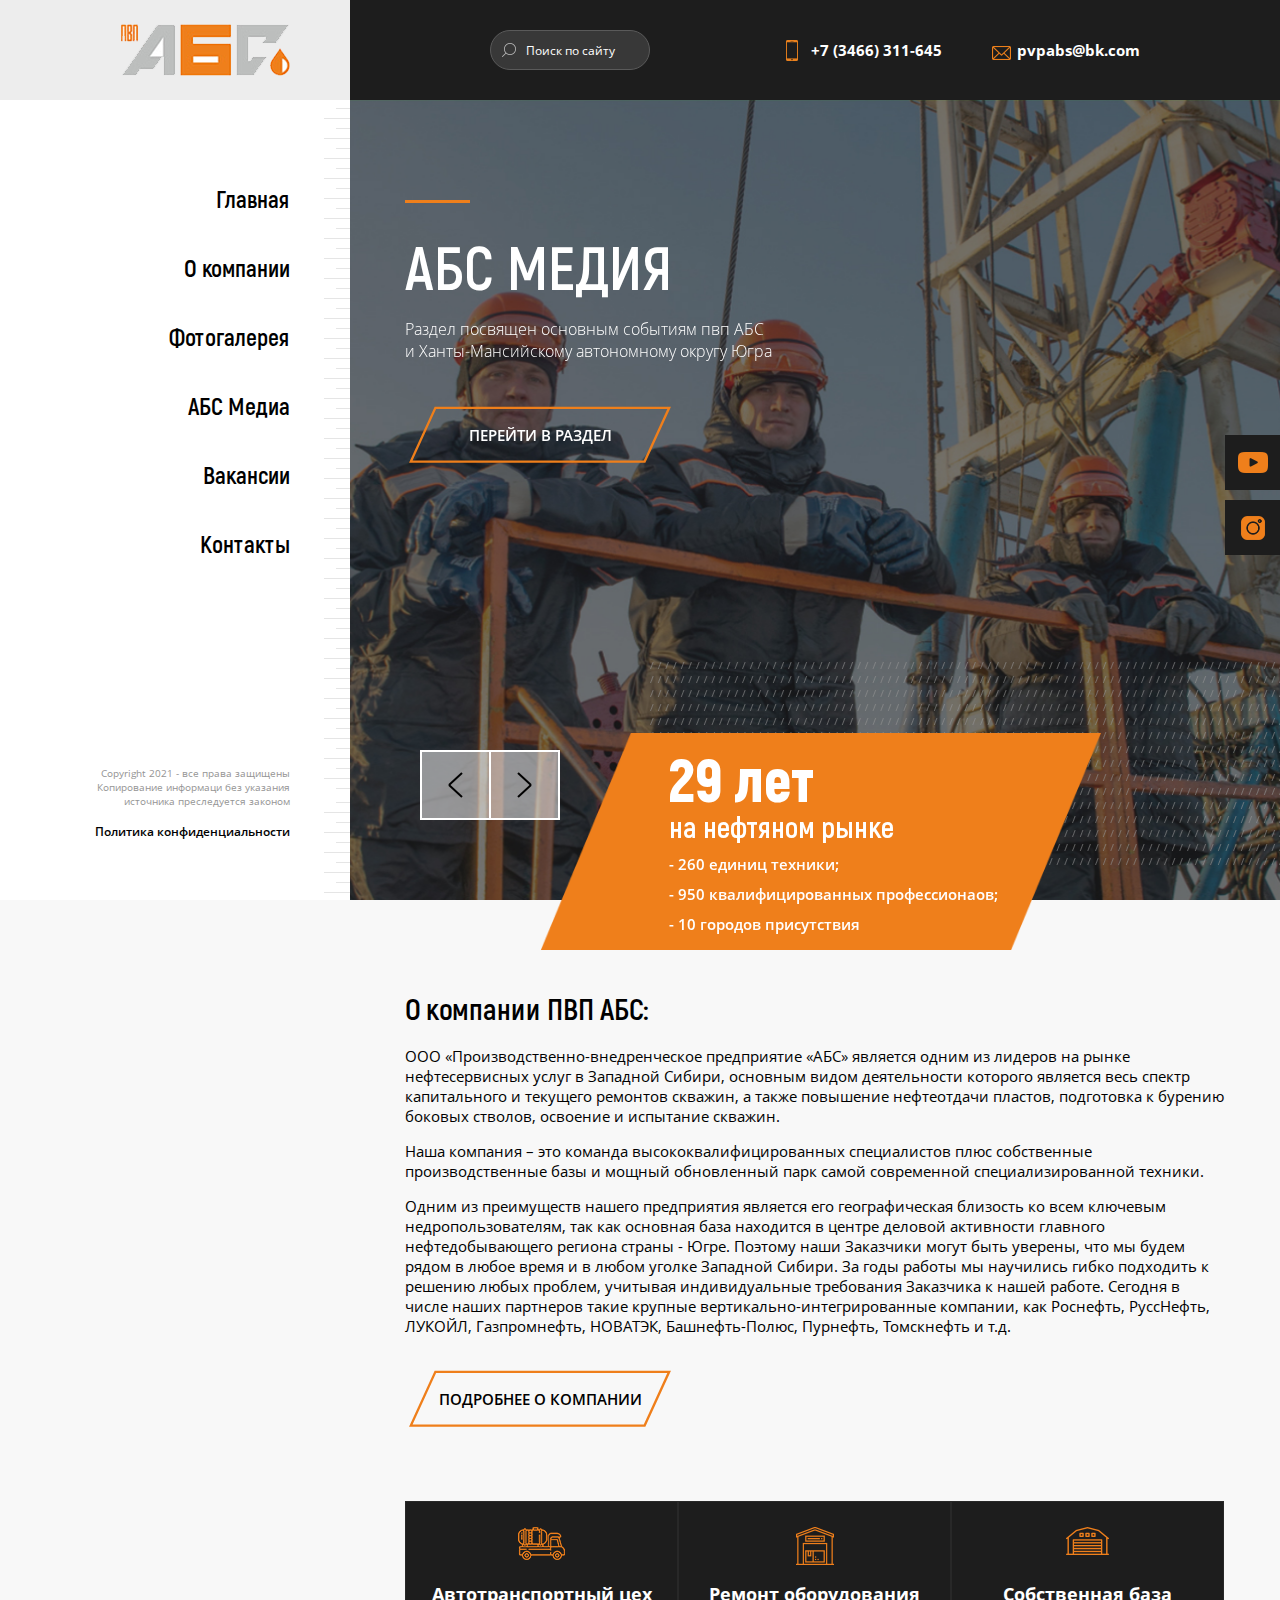
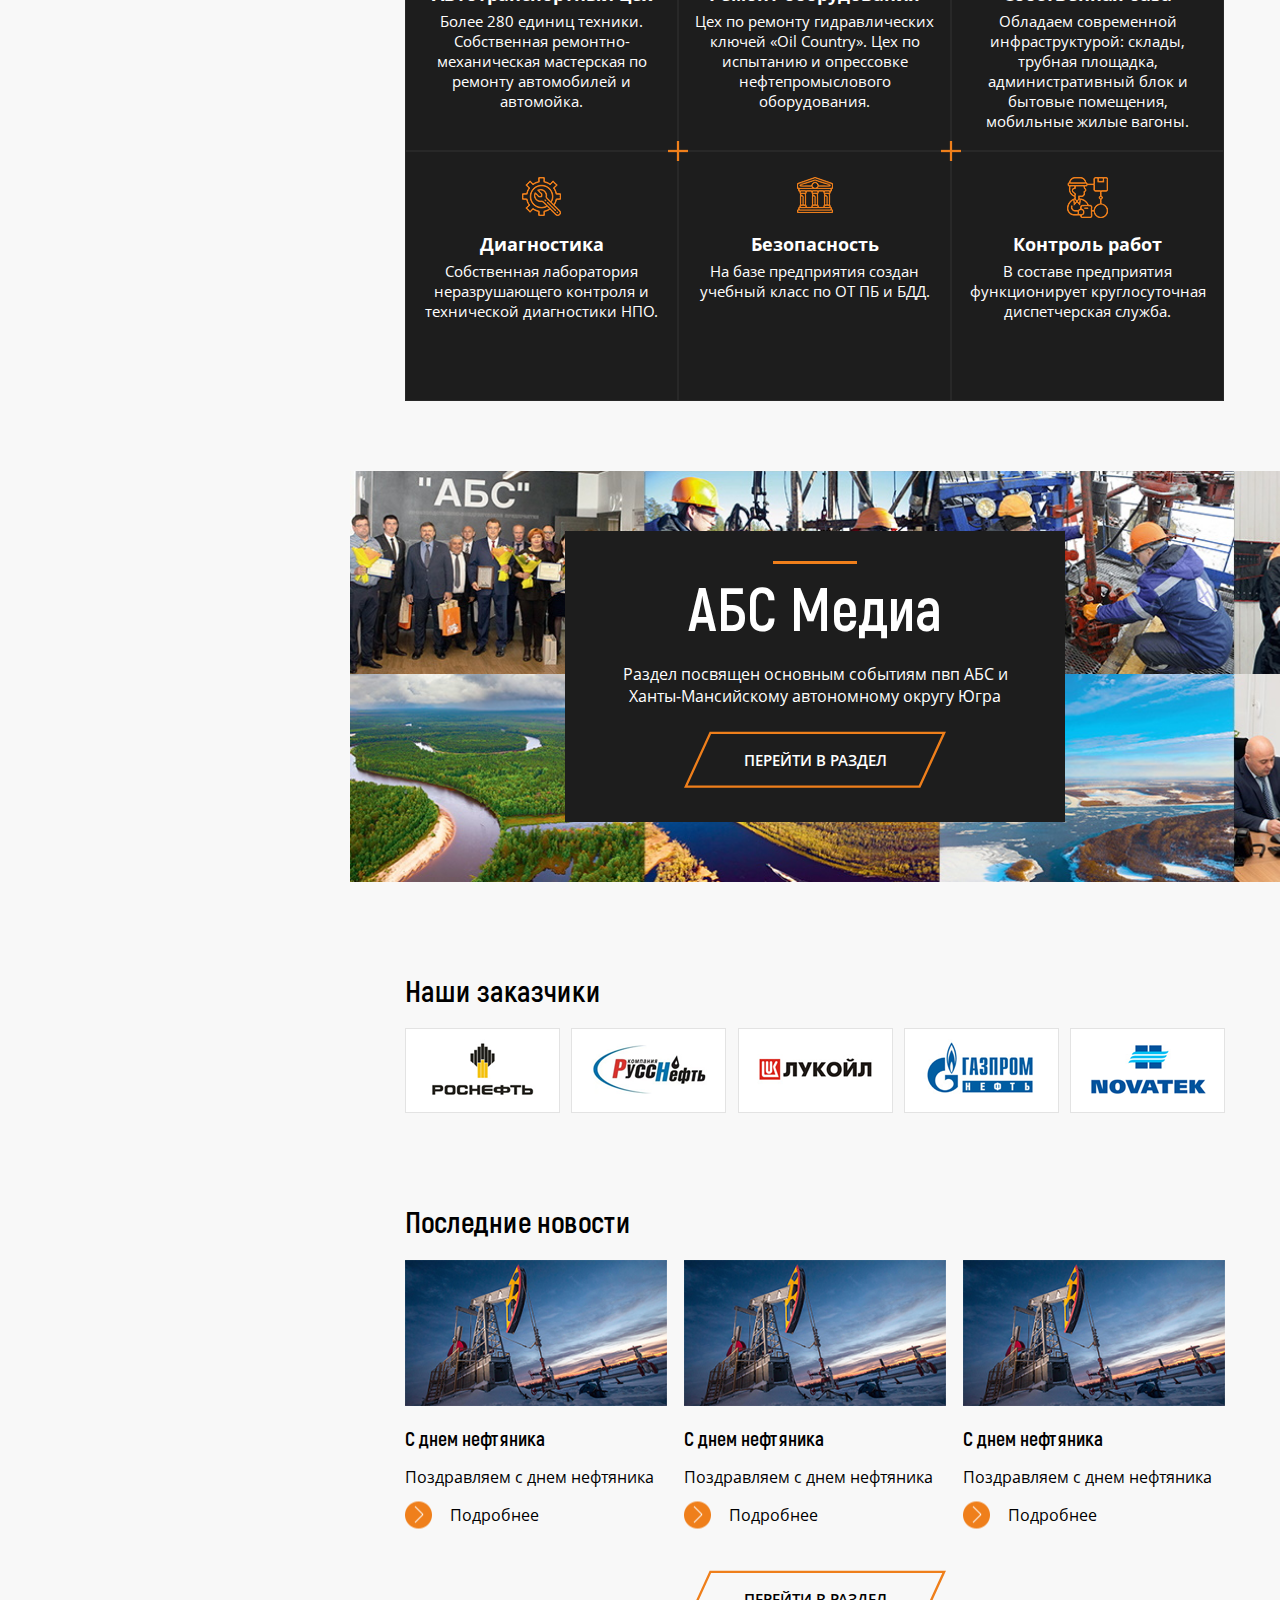
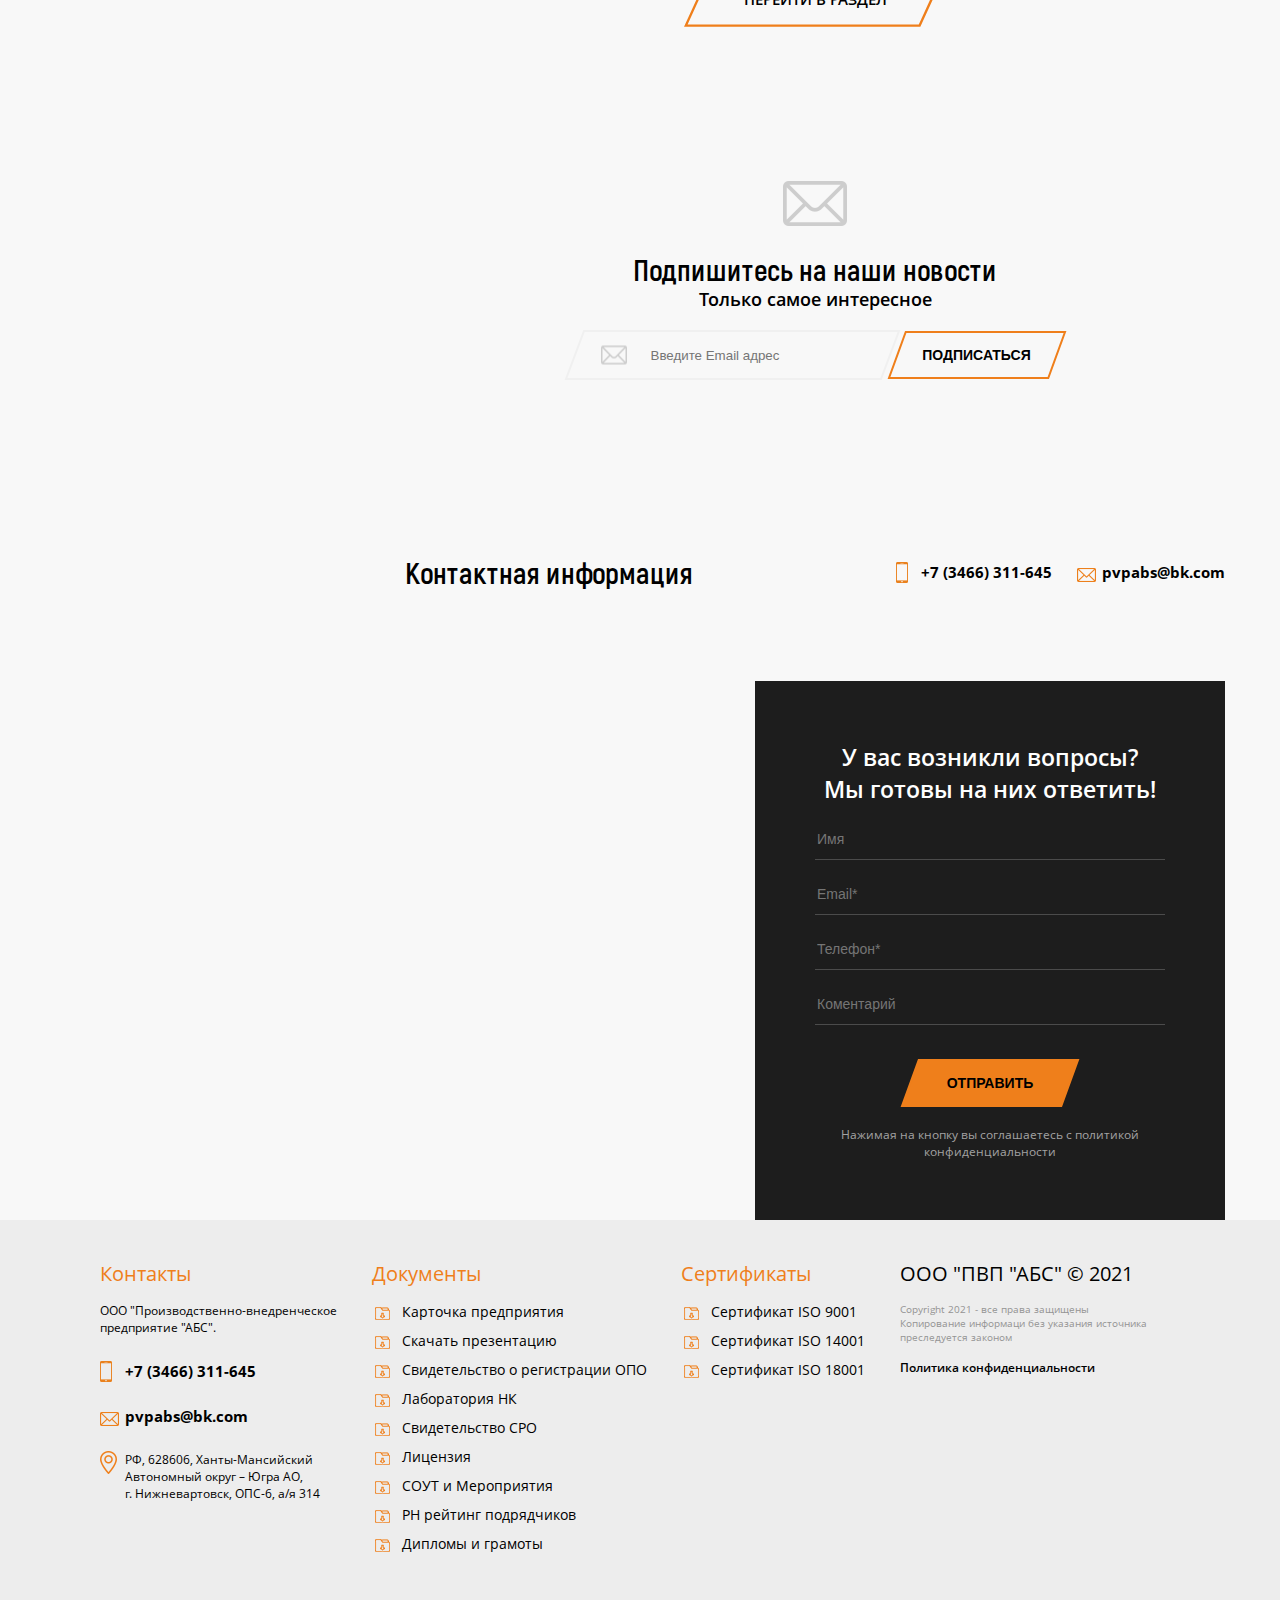
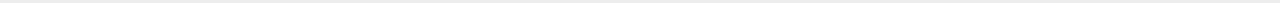
==== commit f1fa49d1: "UPD: Я.Карта на секции 'Контакты' И мелкие фиксы секции с преимуществами" ====
--- a/index.html
+++ b/index.html
@@ -209,6 +209,7 @@
         </section>
         <section class="sect-news">
             <div class="container">
+                <h1 class="title">Последние новости</h1>
                 <div class="news-wrapper">
                     <div class="news-item">
                         <img class="news-preview" src="assets/images/news/1.jpg" alt="">
@@ -236,6 +237,7 @@
         </section>
         <section class="news-sub">
             <div class="container">
+                
                 <div class="news-sub-icon">
                     <img src="assets/images/icons/news-sub.png" alt="">
                 </div>
@@ -272,6 +274,9 @@
                     </form>
                     <span class="personal-data">Нажимая на кнопку вы соглашаетесь с политикой конфиденциальности</span>
                 </div>
+            </div>
+            <div class="ymap">
+                <script type="text/javascript" charset="utf-8" async src="https://api-maps.yandex.ru/services/constructor/1.0/js/?um=constructor%3A842fe8a914fb086f9db2d751e12892c3381fc09d47fdf0f5f77deec22fbe6d7b&amp;width=100%25&amp;height=100%&amp;lang=ru_RU&amp;scroll=false"></script>
             </div>
         </section>
     </div>
--- a/assets/css/style.css
+++ b/assets/css/style.css
@@ -535,12 +535,13 @@
 
 .pluses-wrapper .pluses-item
 {
-    width: 33%;
+    width: 33.3%;
     height: 250px;
     background-color: #1d1d1d;
     border: 1px solid #282828;
     color: #ffffff;
     padding: 0 15px;
+    position: relative;
 }
 
 .pluses-wrapper
@@ -551,8 +552,9 @@
 
 .pluses-wrapper .pluses-item .plus-icon
 {
-    margin-top: 30px;
+    margin-top: 25px;
     text-align: center;
+    height: 40px;
 }
 
 .pluses-wrapper .pluses-item .plus-title
@@ -565,9 +567,34 @@
 
 .pluses-wrapper .pluses-item .plus-description
 {
-    margin-top: 15px;
+    margin-top: 5px;
     font-size: 15px;
     text-align: center;
+}
+
+.pluses-wrapper .pluses-item:nth-child(2):after, .pluses-wrapper .pluses-item:nth-child(2):before
+{
+    content: "";
+    position: absolute;
+    width: 20px;
+    height: 20px;
+    background: url(../images/icons/plus.png);
+    
+    z-index: 10;
+}
+
+.pluses-wrapper .pluses-item:nth-child(2):after
+{
+    left: -1px;
+    bottom: -1px;
+    transform: translate(-50%, 50%);
+}
+
+.pluses-wrapper .pluses-item:nth-child(2):before
+{
+    right: -1px;
+    bottom: -1px;
+    transform: translate(50%, 50%);
 }
 
 .abs-media-card
@@ -813,6 +840,8 @@
     color: #ffffff;
     text-align: center;
     padding: 60px;
+    position: relative;
+    z-index: 10;
 }
 
 .contact-form-wrapper .title
@@ -837,6 +866,11 @@
     border-bottom: 1px solid #4b4b4b;
     font-size: 14px;
     margin-bottom: 15px;
+}
+
+.contact-us
+{
+    position: relative;
 }
 
 .btn-orange
@@ -866,12 +900,6 @@
     color: #a2a2a2;
 }
 
-.contact-us
-{
-    background: url(../images/bg/sect-contact-us.jpg) no-repeat;
-    background-size: cover;
-}
-
 footer
 {
     background-color: #ededed;
@@ -1028,3 +1056,26 @@
 {
     transform: translate(-50%, -50%) rotate(135deg);
 }
+
+[class*="ymaps-2"][class*="-ground-pane"] {
+    filter: url("data:image/svg+xml;utf8,<svg xmlns=\'http://www.w3.org/2000/svg\'><filter id=\'grayscale\'><feColorMatrix type=\'matrix\' values=\'0.3333 0.3333 0.3333 0 0 0.3333 0.3333 0.3333 0 0 0.3333 0.3333 0.3333 0 0 0 0 0 1 0\'/></filter></svg>#grayscale");
+    /* Firefox 3.5+ */
+    -webkit-filter: grayscale(100%);
+    /* Chrome 19+ & Safari 6+ */
+}
+
+[class*="ymaps-2"][class*="-controls__control"]
+{
+    left: auto!important;
+    right: 10px!important;
+}
+
+.ymap
+{
+    height: 100%;
+    width: 100%;
+    position: absolute;
+    top: 0;
+    left: 0;
+    z-index: 1;
+}--- a/assets/css/responce.css
+++ b/assets/css/responce.css
@@ -72,5 +72,32 @@
     {
         padding-top: 75px;
     }
-    
+
+    .sidebar-content
+    {
+        padding-bottom: 30px;
+    }
+
+    .menu li
+    {
+        margin-bottom: 30px;
+    }
+
+    footer .container
+    {
+        max-width: 870px;
+    }
+
+    .footer-item
+    {
+        max-width: 170px;
+    }
+}
+
+@media(max-width: 992px)
+{
+    .container, footer .container
+    {
+        max-width: 720px;
+    }
 }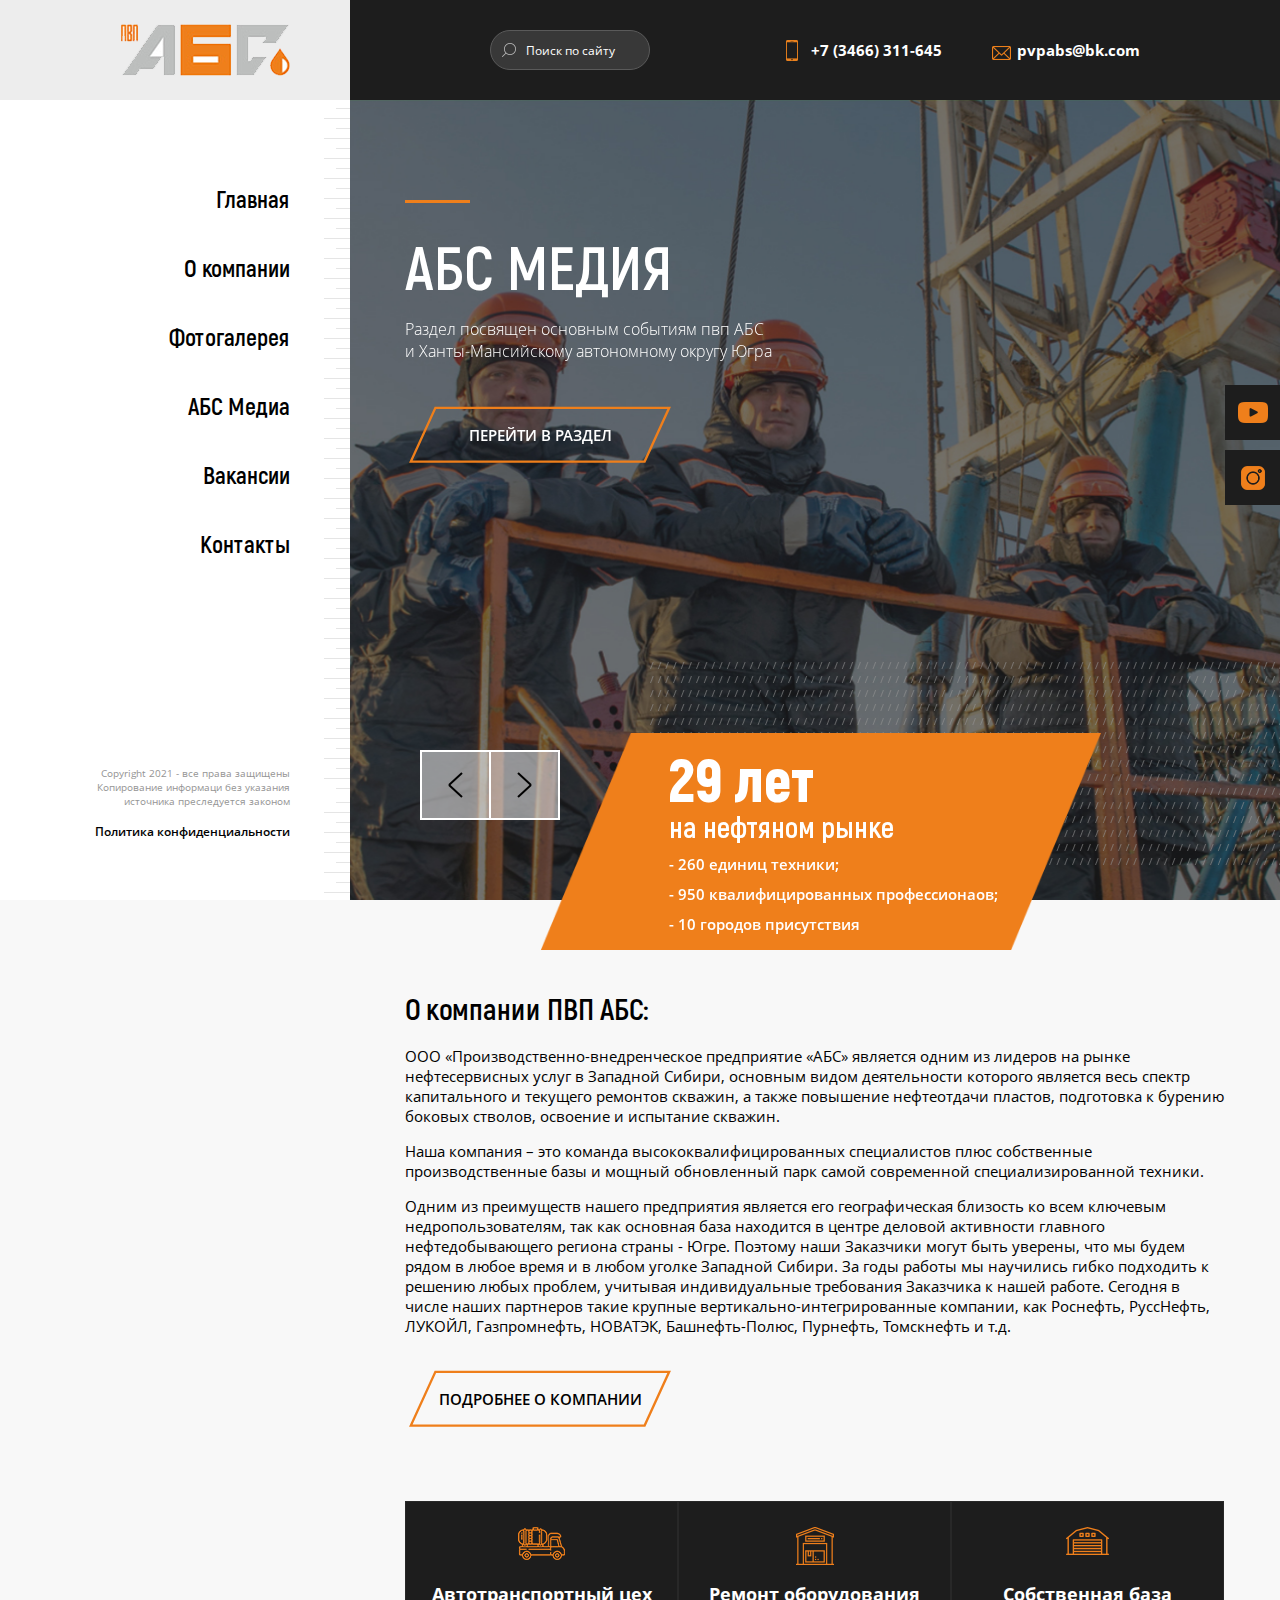
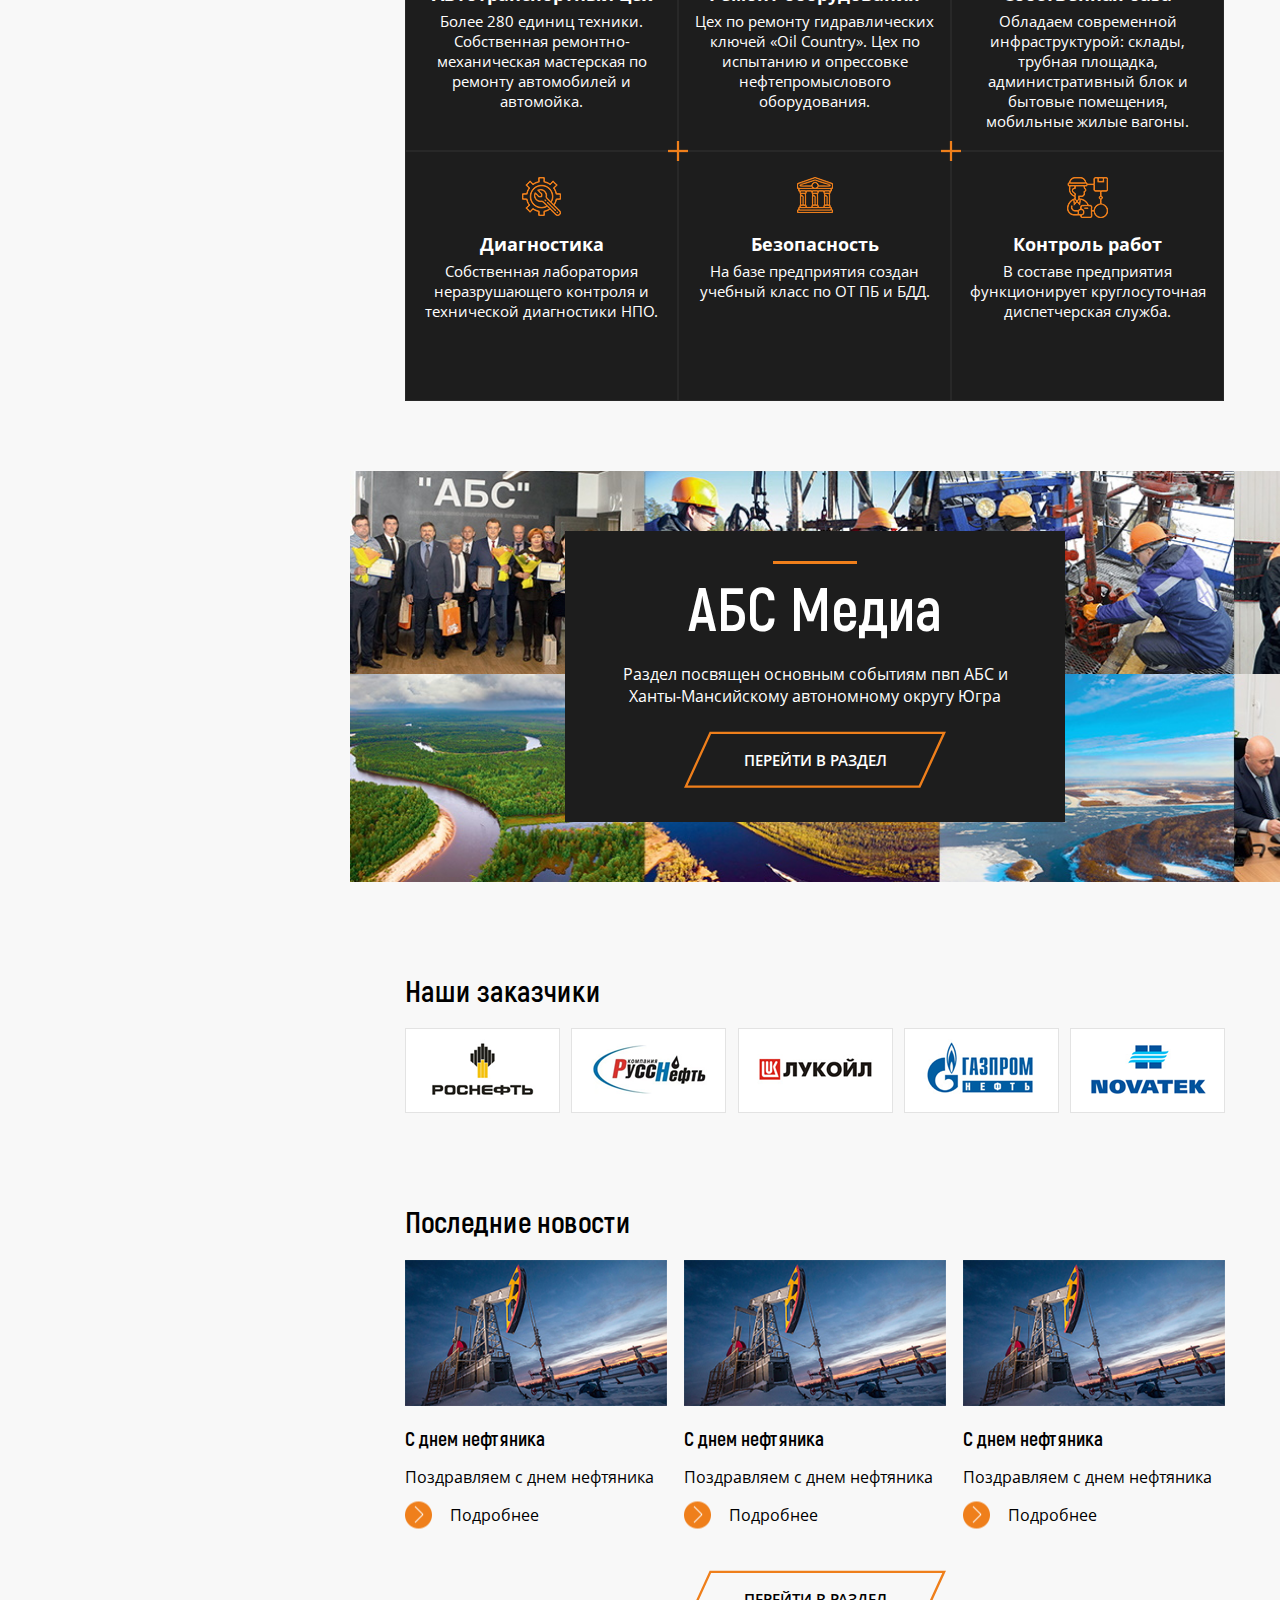
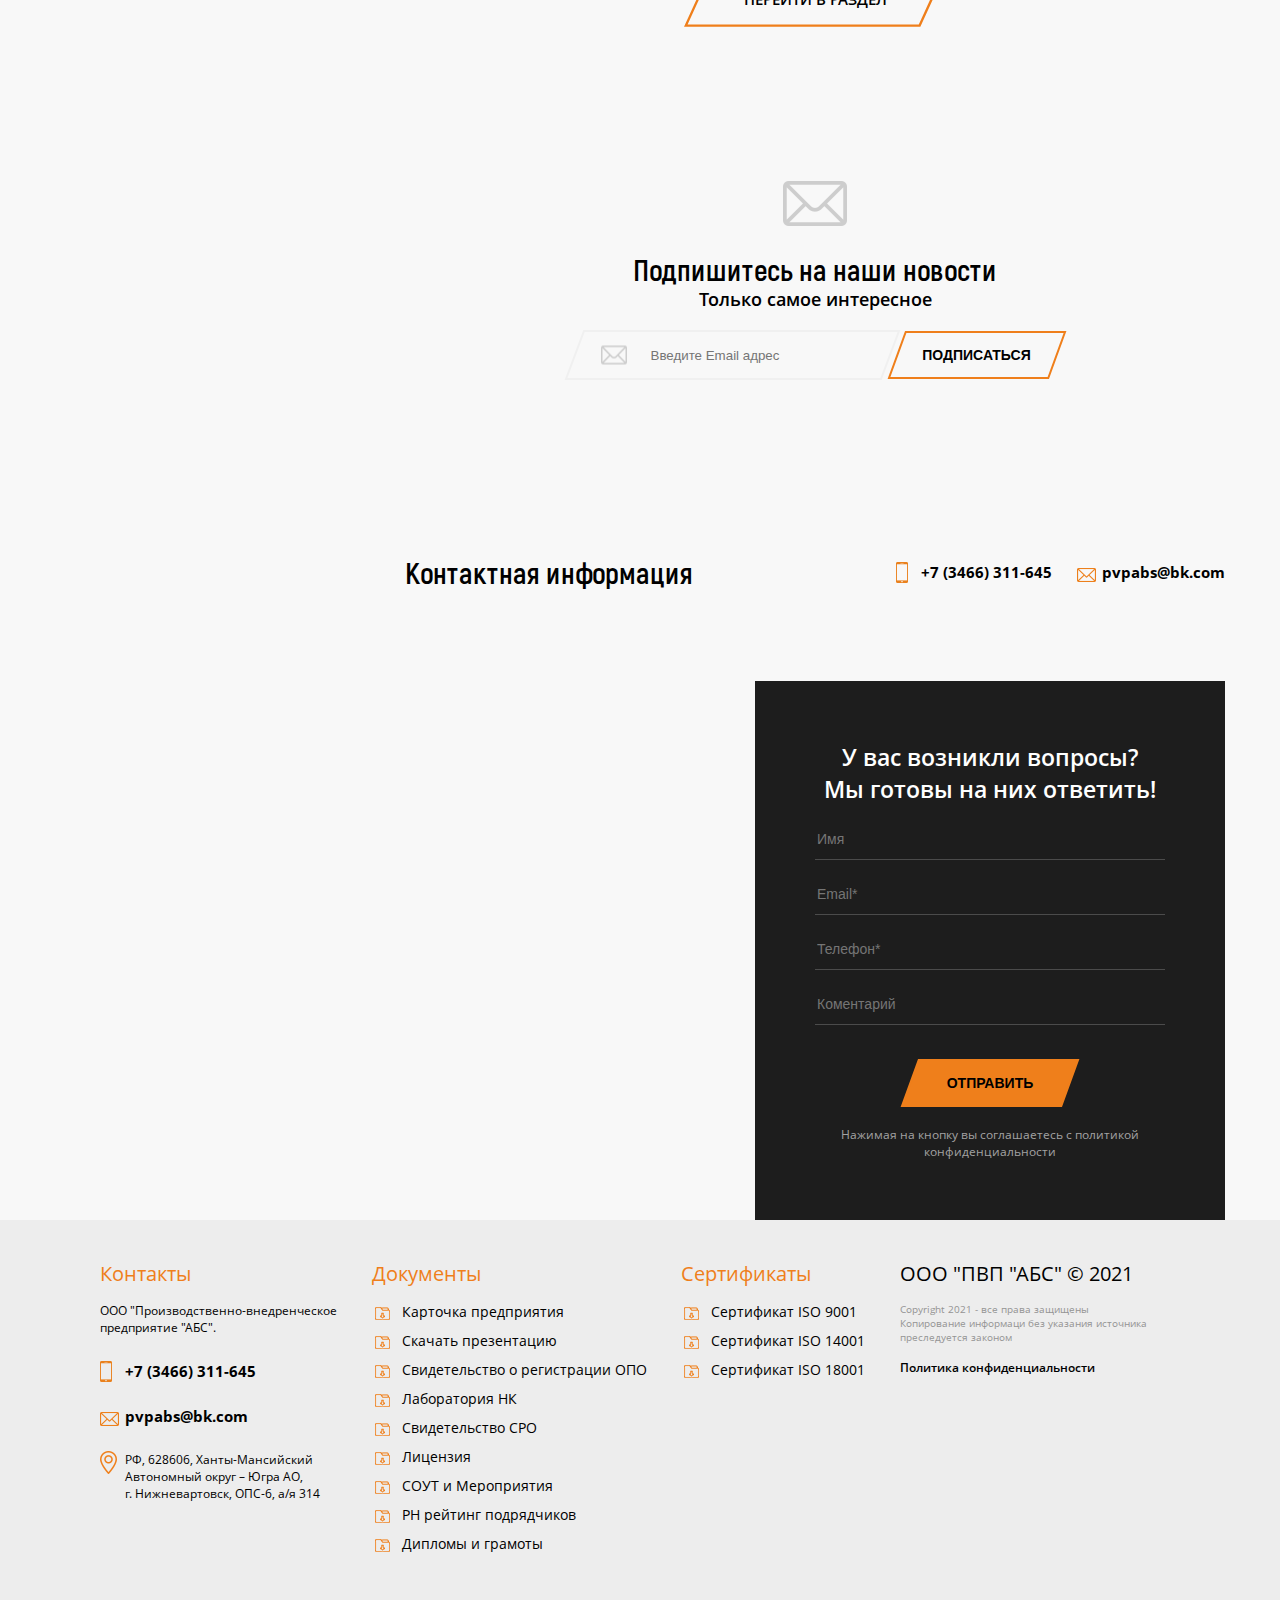
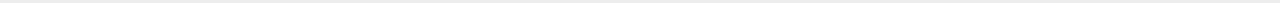
==== commit 57bf4350: "Страница АБС Медиа - Десктоп" ====
--- a/index.html
+++ b/index.html
@@ -30,6 +30,7 @@
                 <div class="logo">
                     <img src="assets/images/icons/logo.png" alt="">
                 </div>
+                <button class="btn-sidebar-close"></button>
             </div>
             <div class="sidebar-content">
                 <ul class="menu">
@@ -67,7 +68,7 @@
                     <div class="container">
                         <h1 class="slider-title">АБС МЕДИЯ</h1>
                         <p>Раздел посвящен основным событиям пвп АБС <br>и Ханты-Мансийскому автономному округу Югра</p>
-                        <a class="btn-border">Перейти в раздел</a>
+                        <a class="btn-border" href="abs-media.html">Перейти в раздел</a>
                     </div>
                 </div>
                 <div class="slider-item">
@@ -82,7 +83,7 @@
             </div>
             <div class="slider-nav"></div>
             <div class="stats">
-                <span class="stats-title"><b>29 лет</b>на нефтяном рынке</span>
+                <span class="stats-title"><b>29 лет </b>на нефтяном рынке</span>
                 <p>- 260 единиц техники;</p>
                 <p>- 950 квалифицированных профессионаов;</p>
                 <p>- 10 городов присутствия</p>
@@ -252,7 +253,7 @@
                 </div>
             </div>
         </section>
-        <div class="container">
+        <div class="container contact-us-title">
             <div class="title-wrapper">
                 <h1 class="title">Контактная информация</h1>
                 <div class="contacts-wrapper">
--- a/assets/css/style.css
+++ b/assets/css/style.css
@@ -2,7 +2,7 @@
     box-sizing: border-box;
 }
 
-input:focus, button
+input:focus, button, select:focus
 {
     outline: none;
 }
@@ -56,7 +56,7 @@
     max-width: 870px;
     width: 100%;
     margin-right: auto;
-    padding-left: 80px;
+    margin-left: 80px;
 }
 
 .container::before, .container::after{
@@ -329,7 +329,7 @@
     padding-top: 15px;
 }
 
-.main-slider .slider-item .container:after
+.main-slider .slider-item .container:after, .section-title .container:nth-child(2):after
 {
     content: "";
     position: absolute;
@@ -349,7 +349,7 @@
     margin-bottom: 0;
 }
 
-.main-slider .slider-item p
+.main-slider .slider-item p, .section-title p
 {
     font-weight: 300;
     margin-bottom: 40px;
@@ -394,11 +394,12 @@
 
 .sect-slider .soc-link-wrapper
 {
-    position: absolute;
+    position: fixed;
     right: 0; 
     top: 50%;
     z-index: 10;
     transform: translateY(-50%);
+    z-index: 20;
 }
 
 .soc-link-wrapper .soc-link
@@ -1078,4 +1079,202 @@
     top: 0;
     left: 0;
     z-index: 1;
+}
+
+.btn-sidebar-close
+{
+    display: none;
+}
+
+.section-title
+{
+    margin-top: 0;
+    padding-top: 35px;
+    padding-bottom: 55px;
+    color: #ffffff;
+    background-size: cover;
+    background-repeat: no-repeat;
+    background-position: center;
+}
+
+.section-title .container
+{
+    position: relative;
+}
+
+.breadcrumbs
+{
+    list-style: none;
+    padding-left: 0;
+    display: flex;
+}
+
+.breadcrumbs a
+{
+    font-size: 12px;
+    text-decoration: none;
+    color: inherit;
+    transition: 0.5s;
+}
+
+.breadcrumbs a:hover
+{
+    color: #ef7f1b;
+}
+
+.breadcrumbs li
+{
+    margin-right: 20px;
+    position: relative;
+}
+
+.breadcrumbs li:after
+{
+    content: "-";
+    position: absolute;
+    right: -13px;
+}
+
+.breadcrumbs li:last-child:after
+{
+    content: none;
+}
+
+.breadcrumbs li:last-child
+{
+    color: #ef7f1b;
+}
+
+.abs-select label
+{
+    font-family: 'Akrobat';
+    font-size: 20px;
+    font-weight: 700;
+}
+
+.abs-select select
+{
+    width: 120px;
+    height: 25px;
+    border-radius: 0;
+    font-size: 12px;
+    border: 1px solid #bdbdbd;
+    appearance: none;
+    padding-left: 10px;
+    padding-right: 25px;
+    cursor: pointer;
+}
+
+.abs-select .select
+{
+    display: inline-flex;
+    position: relative;
+    margin-left: 15px;
+}
+
+.abs-select .select:after
+{
+    content: "";
+    position: absolute;
+    width: 1px;
+    height: 100%;
+    background-color: #bdbdbd;
+    top: 0;
+    right: 25px;
+}
+
+.abs-select .select:before
+{
+    content: "";
+    width: 8px;
+    height: 6px;
+    background-image: url(../images/icons/select-arrow.png);
+    position: absolute;
+    right: 13px;
+    top: 55%;
+    transform: translate(50%, -50%);
+}
+
+.abs-select
+{
+    display: flex;
+}
+
+.abs-filter
+{
+    display: flex;
+    justify-content: space-around;
+}
+
+.card-title
+{
+    font-family: 'Akrobat';
+    font-size: 40px;
+    text-align: center;
+}
+
+.abs-news-wrapper
+{
+    display: flex;
+    flex-wrap: wrap;
+    justify-content: space-between;
+}
+
+.abs-news-item 
+{
+    padding-left: 190px;
+    width: 420px;
+    height: 200px;
+    position: relative;
+    background-color: #ececec;
+    margin-bottom: 30px;
+}
+
+.abs-news-item .news-preview
+{
+    width: 190px;
+    height: 100%;
+    position: absolute;
+    top: 0;
+    left: 0;
+}
+
+.abs-news-item .news-preview img
+{
+    width: 100%;
+    height: 100%;
+    object-fit: cover;
+}   
+
+.abs-news-item .news-description
+{
+    display: flex;
+    flex-direction: column;
+    padding: 25px 20px 15px 20px;
+    height: 100%;
+}
+
+.news-title
+{
+    font-size: 22px;
+    font-family: 'Akrobat';
+    font-weight: 700;
+}
+
+.news-description p
+{
+    font-size: 14px;
+}
+
+.follow-link
+{
+    font-size: 20px;
+    font-family: 'Akrobat';
+    color: #ef7f1b;
+    font-weight: 700;
+}
+
+.news-footer
+{
+    margin-top: auto;
 }--- a/assets/css/responce.css
+++ b/assets/css/responce.css
@@ -100,4 +100,279 @@
     {
         max-width: 720px;
     }
+
+    .pluses-wrapper .pluses-item
+    {
+        width: 50%;
+    }
+
+    .pluses-wrapper .pluses-item:nth-child(2):before
+    {
+        content: none;
+    }
+
+    .pluses-wrapper .pluses-item:nth-child(3):before
+    {
+        content: "";
+        position: absolute;
+        width: 20px;
+        height: 20px;
+        background: url(../images/icons/plus.png);
+        z-index: 10;
+        right: -1px;
+        bottom: -1px;
+        transform: translate(50%, 50%);
+    }
+
+    .partners-wrapper
+    {
+        flex-wrap: wrap;
+    }
+
+    .partners-wrapper .partner
+    {
+        margin-bottom: 15px;
+    }
+
+    .main-slider .slider-item
+    {
+        height: 600px;
+    }
+}
+
+@media(max-width: 756px)
+{
+    .container, footer .container
+    {
+        max-width: 100%;
+    }
+
+    .navbar .contact, .contact-us-title .contact
+    {
+        font-size: 0;
+    }
+
+    .navbar .contact, .contact-us-title .contact
+    {
+        width: 36px;
+        height: 36px;
+        
+        padding-left: 0;
+        border-radius: 50%;
+        margin-left: 10px;
+    }
+
+    .navbar .contact
+    {
+        background: white;
+    }
+
+    .contact-us-title .contact
+    {
+        background: #1d1d1d;
+    }
+
+    .navbar .contact:after, .contact-us-title .contact:after
+    {
+        left: 0;
+        top: 0;
+        right: 0;
+        bottom: 0;
+        margin: auto;
+    }
+
+    .stats
+    {
+        width: 522px;
+        height: 167px;
+        padding: 10px 70px 10px 100px;
+        left: auto;
+        right: 10px;
+        transform: none;
+    }
+
+    .stats .stats-title b
+    {
+        font-size: 40px;
+        line-height: 40px;
+    }
+
+    .stats .stats-title
+    {
+        font-size: 24px;
+    }
+
+    .stats p
+    {
+        margin-top: 5px;
+    }
+
+    .contact-form-wrapper
+    {
+        margin: auto;
+    }
+
+    .ymap
+    {
+        display: none;
+    }
+
+    footer .container
+    {
+        flex-direction: column;
+    }
+
+    .footer-item
+    {
+        max-width: 100%;
+        margin-bottom: 15px;
+    }
+    
+}
+
+@media(max-width: 576px)
+{
+    .abs-media-card
+    {
+        width: 100%;
+        padding: 30px 10px;
+    }
+
+    .contact-form-wrapper
+    {
+        width: 100%;
+    }
+
+    .subscribe-form
+    {
+        flex-direction: column;
+    }
+
+    .sidebar
+    {
+        width: 100%;
+    }
+
+    .container
+    {
+        padding: 0 10px;
+    }
+
+    .news-wrapper .news-item
+    {
+        width: 100%;
+        margin-bottom: 25px;
+    }
+
+    .news-wrapper
+    {
+        flex-direction: column;
+    }
+
+    .main-slider .slider-item
+    {
+        height: 520px;
+    }
+
+    .stats
+    {
+        width: 100%;
+        height: 137px;
+        right: 0;
+        padding: 10px 53px 10px 56px;
+    }
+
+    .stats .stats-title b
+    {
+        display: inline;
+        font-size: 20px;
+        line-height: 20px;
+    }
+
+    .stats .stats-title
+    {
+        font-size: 20px;
+    }
+
+    .stats p
+    {
+        font-size: 14px;
+    }
+
+    .main-slider .slider-item .container
+    {
+        margin-top: 10px;
+    }
+
+    .sect-slider .slider-nav
+    {
+        bottom: 100px;
+        left: 10px;
+    }
+
+    .subscribe-input
+    {
+        width: 100%;
+        height: 43px;
+    }
+
+    .btn-subscribe
+    {
+        width: 165px;
+        height: 50px;
+        margin-top: 15px;
+    }
+
+    .pluses-wrapper .pluses-item
+    {
+        width: 100%;
+    }
+
+    .pluses-wrapper .pluses-item:nth-child(2):after, .pluses-wrapper .pluses-item:nth-child(3):before
+    {
+        content: none;
+    }
+
+    .partners-wrapper
+    {
+        justify-content: center;
+    }
+
+    .contact-form-wrapper
+    {
+        padding: 30px;
+    }
+    
+    .btn-sidebar-close
+    {
+        display: block;
+        position: absolute;
+        width: 35px;
+        height: 35px;
+        right: 10px;
+        border: none;
+        background: none;
+        border-radius: 50%;
+    }
+
+    .btn-sidebar-close:after, .btn-sidebar-close:before
+    {
+        content: "";
+        width: 60%;
+        top: 50%;
+        height: 2px;
+        background: #000000;
+        left: 50%;
+        position: absolute;
+    }
+
+    .btn-sidebar-close:after
+    {
+        transform: translate(-50%, -50%) rotate(-135deg);
+    }
+
+    .btn-sidebar-close:before
+    {
+        transform: translate(-50%, -50%) rotate(135deg);
+    }
 }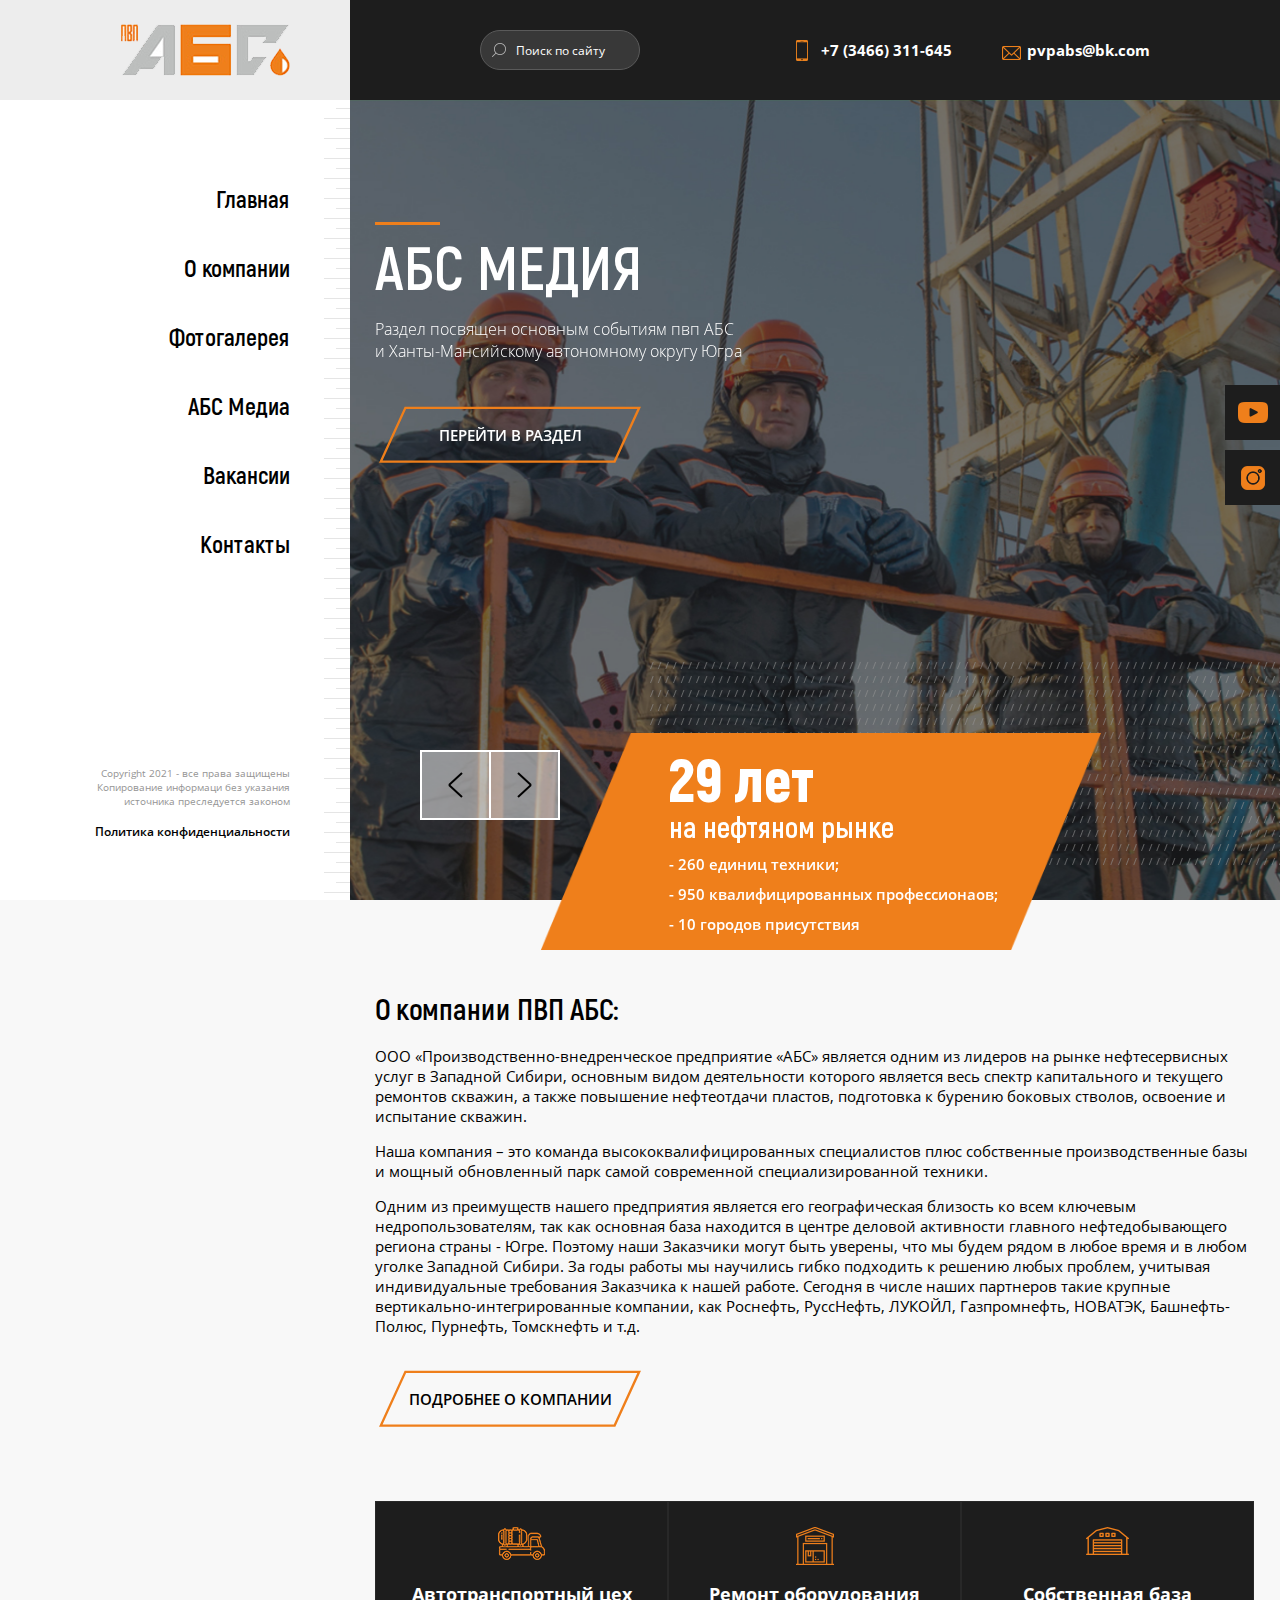
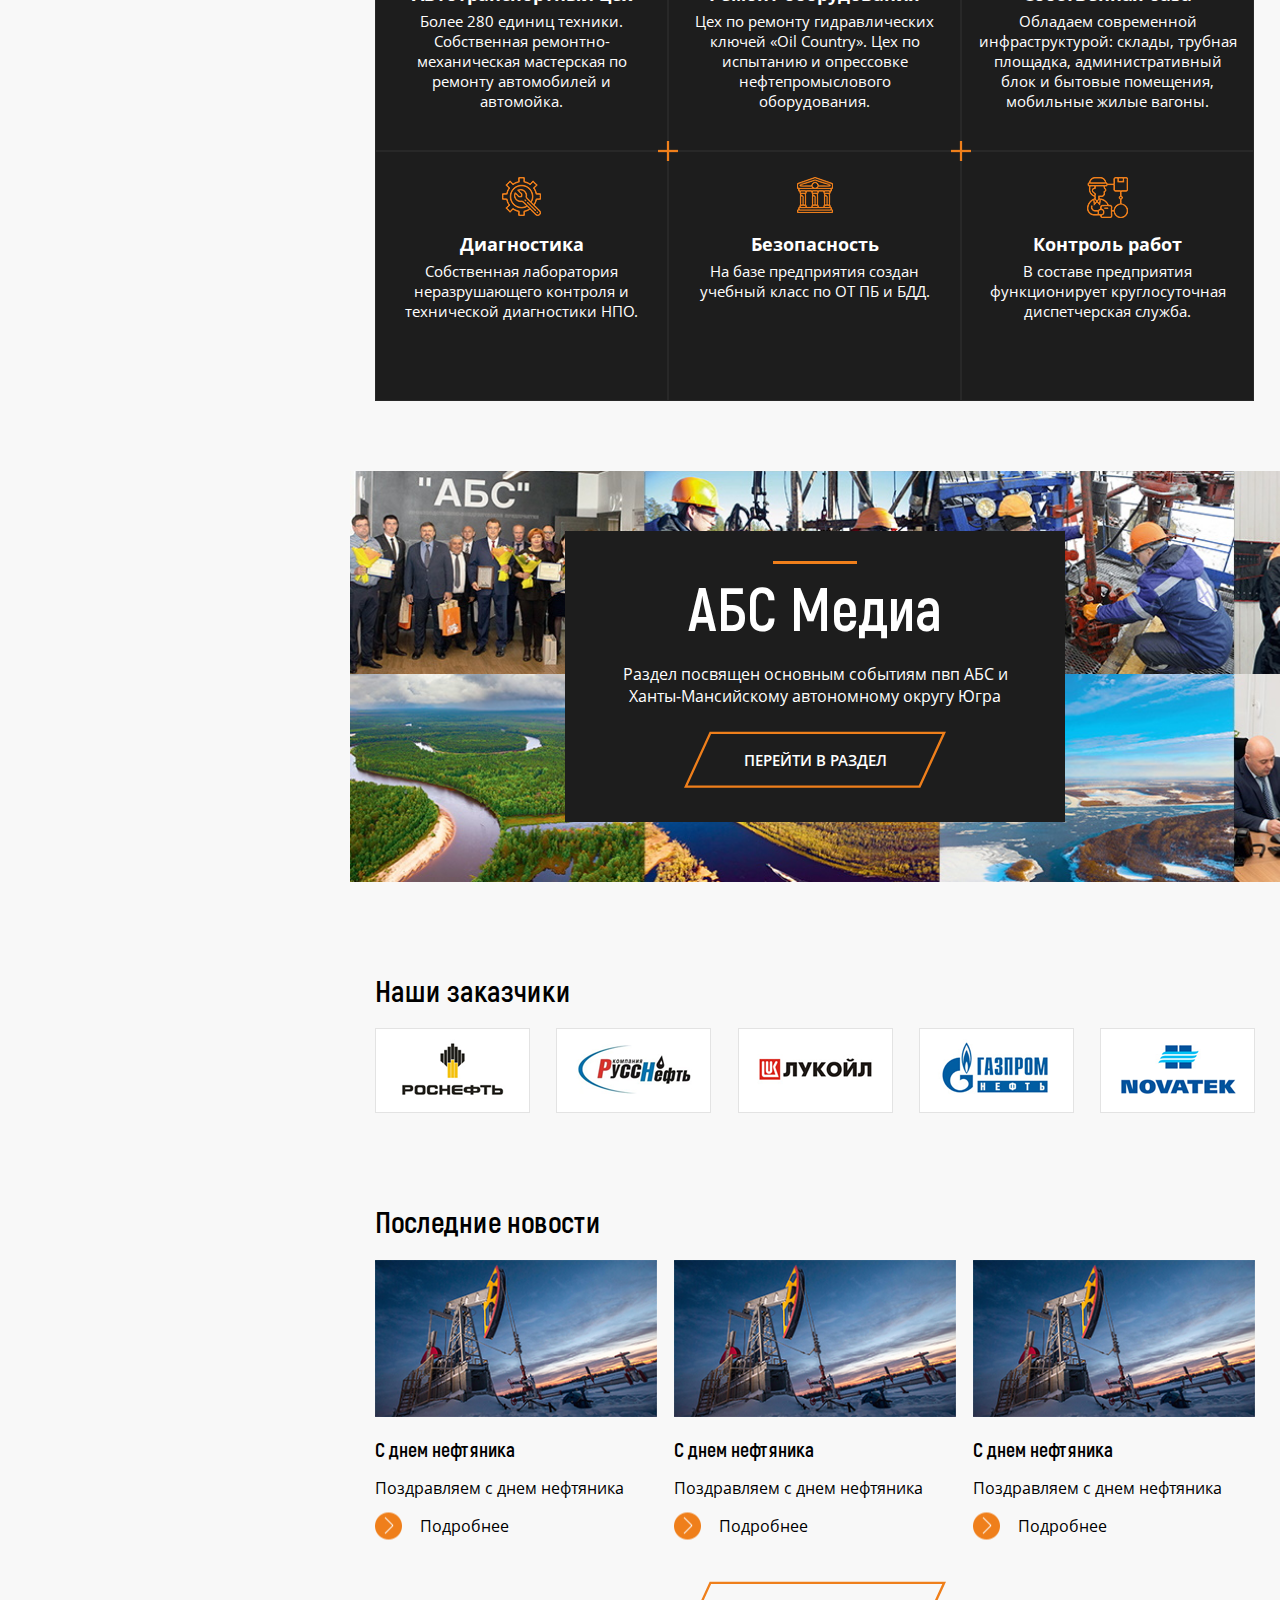
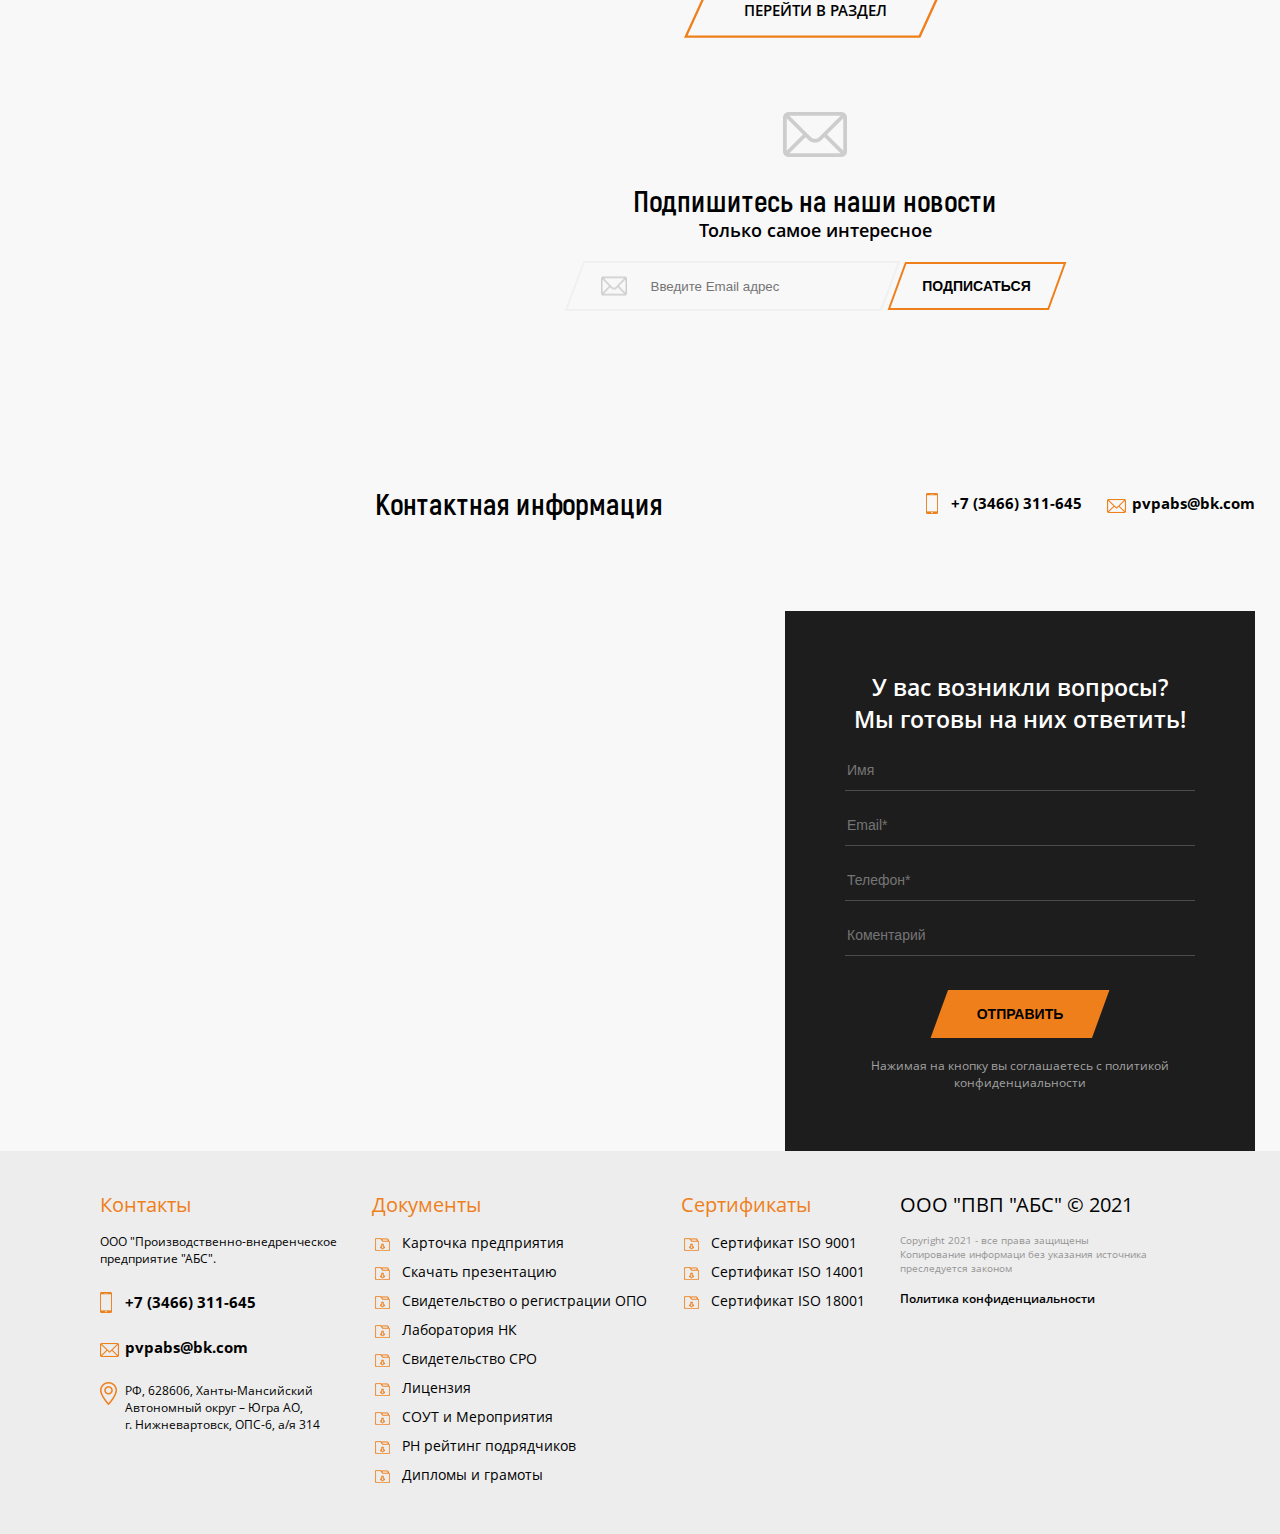
==== commit ebf64c54: "UPD: В меню проставленны ссылки на готовые страницы" ====
--- a/index.html
+++ b/index.html
@@ -44,10 +44,10 @@
                         <a href="#">Фотогалерея</a>
                     </li>
                     <li>
-                        <a href="#">АБС Медиа</a>
-                    </li>
-                    <li>
-                        <a href="#">Вакансии</a>
+                        <a href="/abs-media.html">АБС Медиа</a>
+                    </li>
+                    <li>
+                        <a href="/job.html">Вакансии</a>
                     </li>
                     <li>
                         <a href="#">Контакты</a>
--- a/assets/css/style.css
+++ b/assets/css/style.css
@@ -53,10 +53,10 @@
 
 .container
 {
-    max-width: 870px;
+    max-width: 950px;
     width: 100%;
     margin-right: auto;
-    margin-left: 80px;
+    padding-left: 80px;
 }
 
 .container::before, .container::after{
@@ -329,15 +329,15 @@
     padding-top: 15px;
 }
 
-.main-slider .slider-item .container:after, .section-title .container:nth-child(2):after
+.main-slider .slider-item .slider-title:after, .section-title .slider-title:after
 {
     content: "";
     position: absolute;
     height: 3px;
     width: 65px;
     background-color: #ef7f1b;
-    left: 80px;
-    top: 0;
+    left: 0px;
+    top: -8px;
 }
 
 .slider-title
@@ -347,6 +347,7 @@
     font-family: 'Akrobat';
     margin-top: 15px;
     margin-bottom: 0;
+    position: relative;
 }
 
 .main-slider .slider-item p, .section-title p
@@ -810,7 +811,7 @@
 
 .news-sub
 {
-    padding: 80px 0;
+    padding-bottom: 80px;
 }
 
 .title-wrapper
@@ -1218,12 +1219,14 @@
     display: flex;
     flex-wrap: wrap;
     justify-content: space-between;
+    position: relative;
+    min-height: 360px;
 }
 
 .abs-news-item 
 {
     padding-left: 190px;
-    width: 420px;
+    width: 410px;
     height: 200px;
     position: relative;
     background-color: #ececec;
@@ -1232,7 +1235,7 @@
 
 .abs-news-item .news-preview
 {
-    width: 190px;
+    width: 180px;
     height: 100%;
     position: absolute;
     top: 0;
@@ -1277,4 +1280,221 @@
 .news-footer
 {
     margin-top: auto;
-}+}
+
+[filter-news-type] .news-preview:after
+{
+    position: absolute;
+    top: 0;
+    left: 10px;
+}
+
+[filter-news-type="abs"] .news-preview:after
+{
+    content: url(../images/icons/tag-abs.png);
+}
+
+[filter-news-type="ugra"] .news-preview:after
+{
+    content: url(../images/icons/tag-go.png);
+}
+
+.ads-media-news .abs-card-wrapper
+{
+    position: relative;
+}
+
+.abs-card:not(.active)
+{
+    position: absolute;
+    top: 0;
+    display: none;
+}
+
+.abs-news-item.hidden
+{
+    display: none;
+}
+
+.timer-wrapper
+{
+    display: flex;
+    width: 100%;
+    flex-direction: column;
+    align-items: center;
+    justify-content: center;
+}
+
+.timer-title
+{
+    font-family: 'Akrobat';
+    font-size: 30px;
+    font-weight: 700;
+    display: block;
+    margin-bottom: 25px;
+}
+
+.timer
+{
+    display: flex;
+}
+
+.timer-item
+{
+    display: flex;
+    flex-direction: column;
+    position: relative;
+    padding-right: 13px;
+}
+
+.timer-item .value
+{
+    font-size: 60px;
+    font-family: 'Akrobat';
+    font-weight: 700;
+}
+
+.timer-item .value:after
+{
+    content: ':';
+    position: absolute;
+}
+
+.timer-item:last-child .value:after
+{
+    content: none;
+}
+
+.timer-item:last-child
+{
+    color: #ef7f1b;
+}
+
+.timer-item .value-title
+{
+    font-family: 'Akrobat';
+    font-weight: 700;
+    display: block;
+    text-align: center;
+    font-size: 20px;
+}
+
+
+
+.vacancies .title-wrapper
+{
+    margin-top: 0;
+}
+
+.vacancies .title-wrapper, .vacancies .vacancies-list
+{
+    padding: 0 100px;
+}
+
+.vacancies-item
+{
+    font-family: 'Akrobat';
+    font-size: 18px;
+    font-weight: 700;
+    padding: 20px 15px 20px 60px;
+    border: none;
+    background-color: #ececec;
+    position: relative;
+    margin-bottom: 25px;
+    transition: 0.5s;
+    width: 100%;
+    text-align: left;
+}
+
+.vacancies-item:after
+{
+    position: absolute;
+    content: "";
+    left: 15px;
+    top: 20px;
+    transition: 0.5s;
+    width: 25px;
+    height: 25px;
+    background: url(../images/icons/vacancies-item.png);
+}
+
+.vacancies-item:hover:after, .vacancies-item.active:after
+{
+    background: url(../images/icons/vacancies-item.active.png);
+}
+
+.vacancies-item:hover, .vacancies-item.active
+{
+    color: #ef7f1b;
+}
+
+.vacancie-title
+{
+    font-family: 'Akrobat';
+    text-align: center;
+    margin: 50px 0;
+    font-weight: 700;
+    font-size: 26px;
+}
+
+.list-title
+{
+    font-weight: 700;
+    font-size: 26px;
+    font-family: 'Akrobat';
+}
+
+.simple-list
+{
+    list-style: none;
+    padding-left: 0;
+    font-family: 'Akrobat';
+    margin-bottom: 50px;
+}
+
+.simple-list li
+{
+    padding-left: 25px;
+    margin-bottom: 25px;
+    font-size: 18px;
+    font-weight: 500;
+    position: relative;
+}
+
+.simple-list li:after
+{
+    content: "";
+    width: 8px;
+    height: 8px;
+    border-radius: 50%;
+    background-color: #ef7f1b;
+    top: 8px;
+    left: 0;
+    position: absolute;
+}
+
+.card-viewer 
+{
+    position: relative;
+}
+
+.card-viewer .card:not(.active)
+{
+    position: absolute;
+    top: 0;
+    display: none;
+}
+
+.btn-border.large
+{
+    width: 288px;
+    height: 70px;
+    font-size: 14px;
+}
+
+.vacancies .card .btn-wrapper
+{
+    display: flex;
+    justify-content: center;
+    margin-bottom: 25px;
+}
--- a/assets/css/responce.css
+++ b/assets/css/responce.css
@@ -38,6 +38,11 @@
     {
         left: 25px;
     }
+
+    .abs-news-item
+    {
+        width: 400px;
+    }
 }
 
 @media(max-width: 1200px)
@@ -91,6 +96,11 @@
     .footer-item
     {
         max-width: 170px;
+    }
+
+    .abs-news-item
+    {
+        width: 410px;
     }
 }
 
@@ -138,6 +148,26 @@
     {
         height: 600px;
     }
+
+    .abs-news-item
+    {
+        width: 450px;
+    }
+
+    .abs-news-item .news-preview
+    {
+        width: 190px;
+    }
+
+    .abs-news-wrapper
+    {
+        justify-content: center;
+    }
+
+    .vacancies .title-wrapper, .vacancies .vacancies-list
+    {
+        padding: 0;
+    }
 }
 
 @media(max-width: 756px)
@@ -375,4 +405,42 @@
     {
         transform: translate(-50%, -50%) rotate(135deg);
     }
+
+    .abs-news-item
+    {
+        padding-left: 0;
+        height: auto;
+        display: flex;
+        flex-direction: column;
+    }
+
+    .abs-news-item .news-preview
+    {
+        position: relative;
+        width: 250px;
+        margin: 25px auto 0 auto;
+    }
+
+    .abs-filter
+    {
+        flex-direction: column;
+        justify-content: center;
+        align-items: center;
+    }
+
+    .abs-select
+    {
+        margin-top: 15px;
+    }
+
+    .timer-title
+    {
+        text-align: center;
+    }
+
+    .vacancies .title-wrapper
+    {
+        flex-direction: column;
+        margin-bottom: 25px;
+    }
 }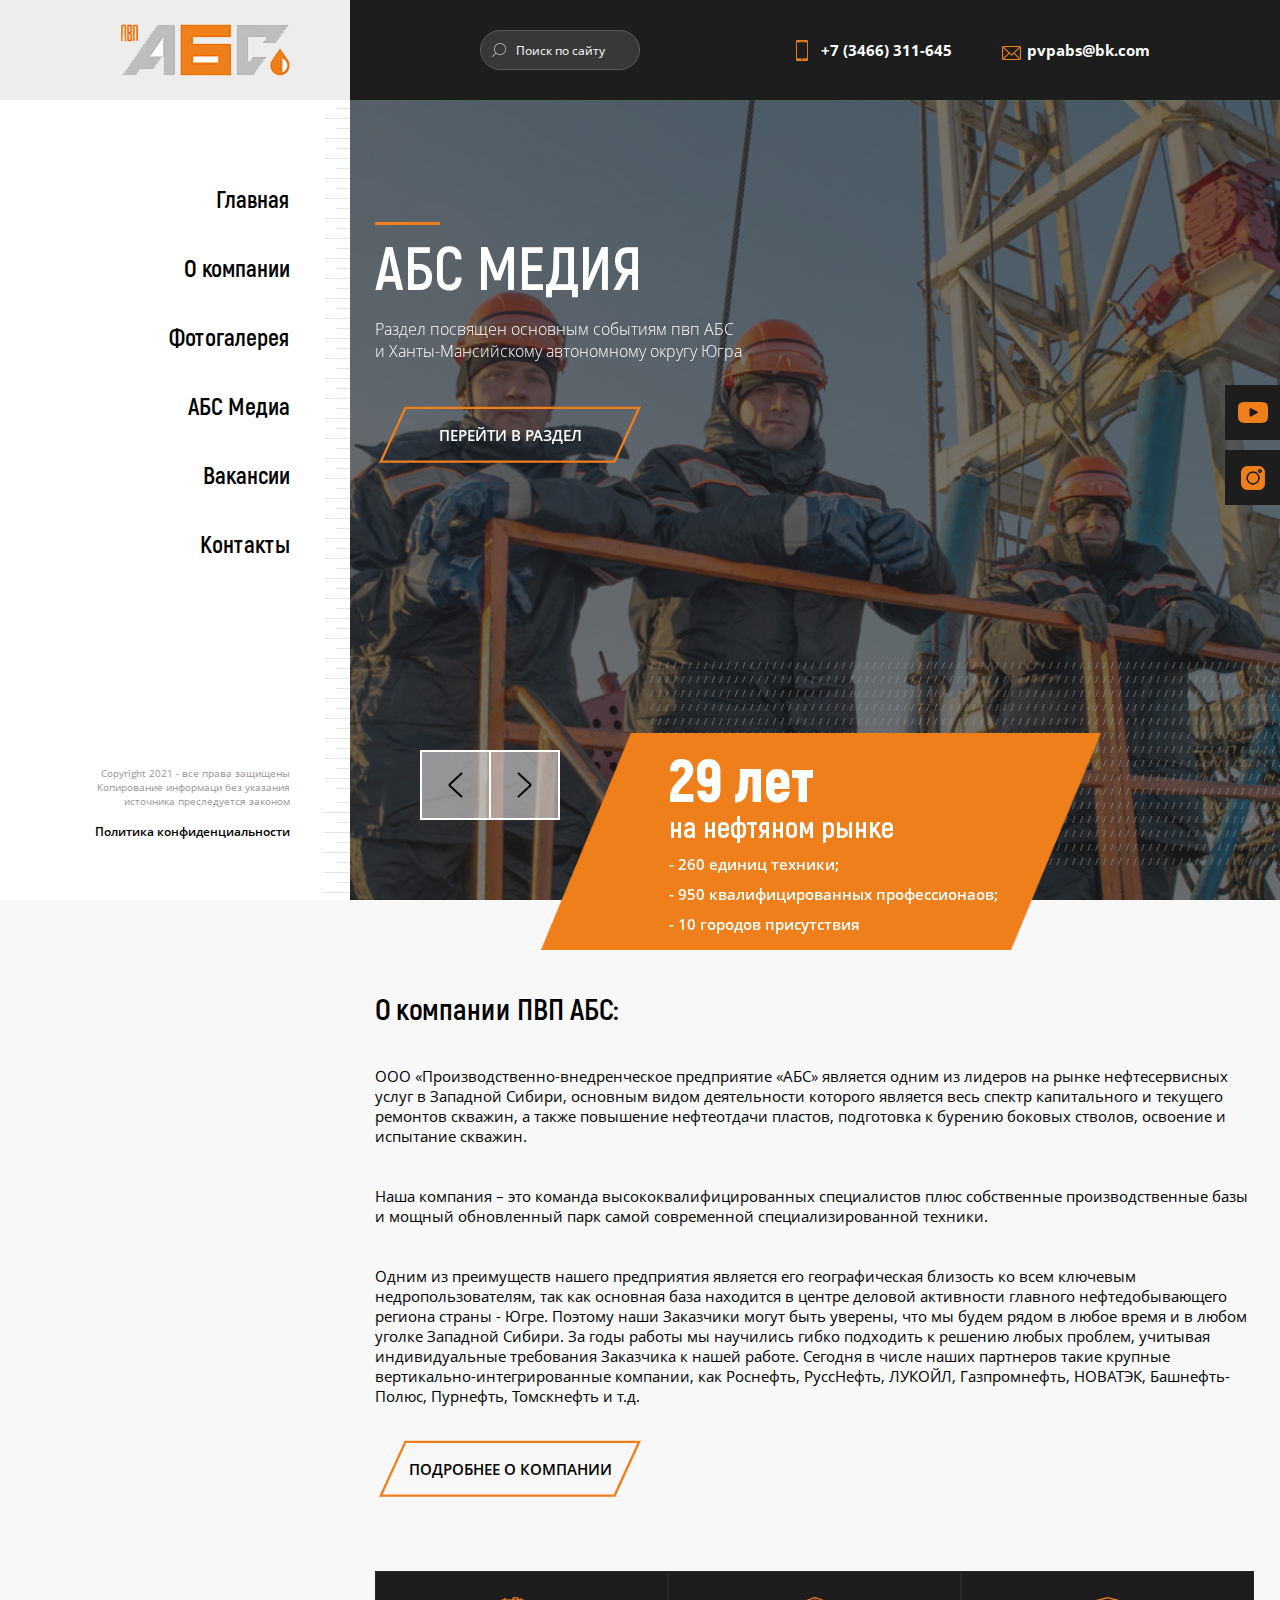
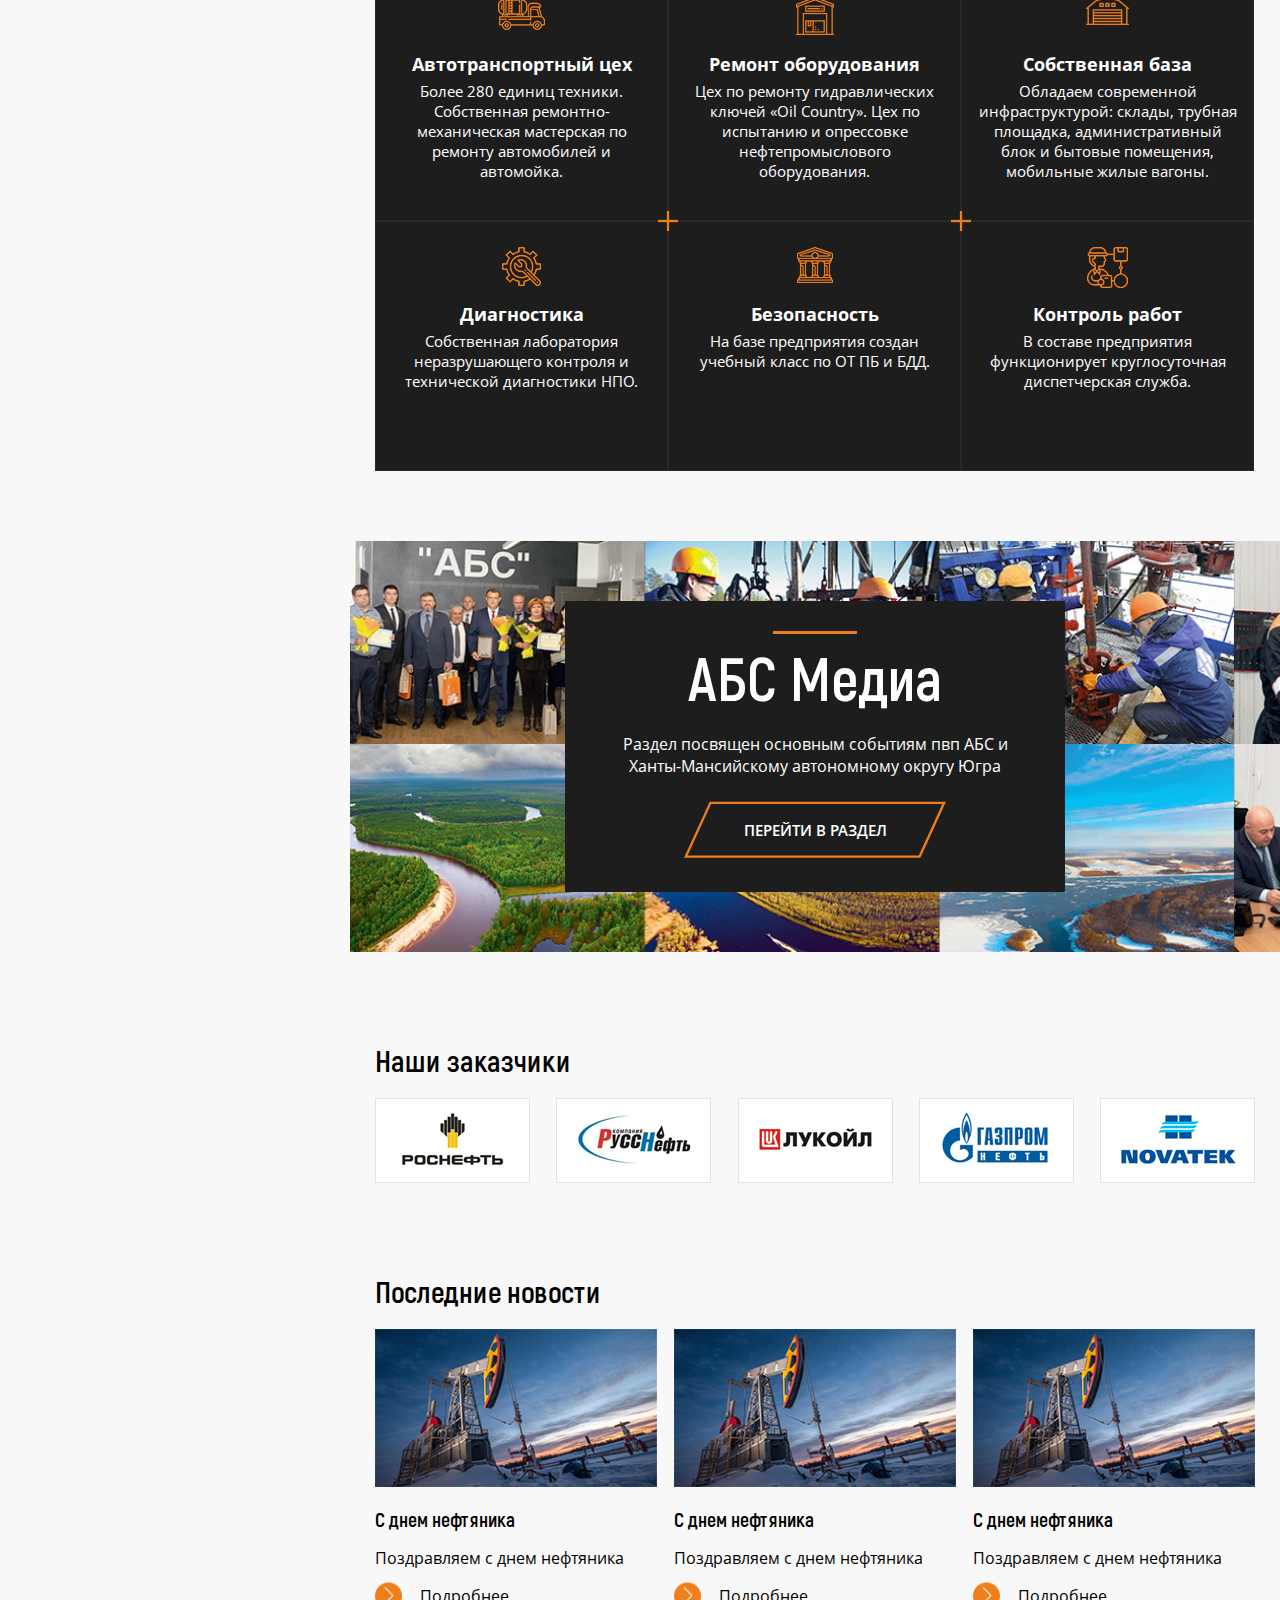
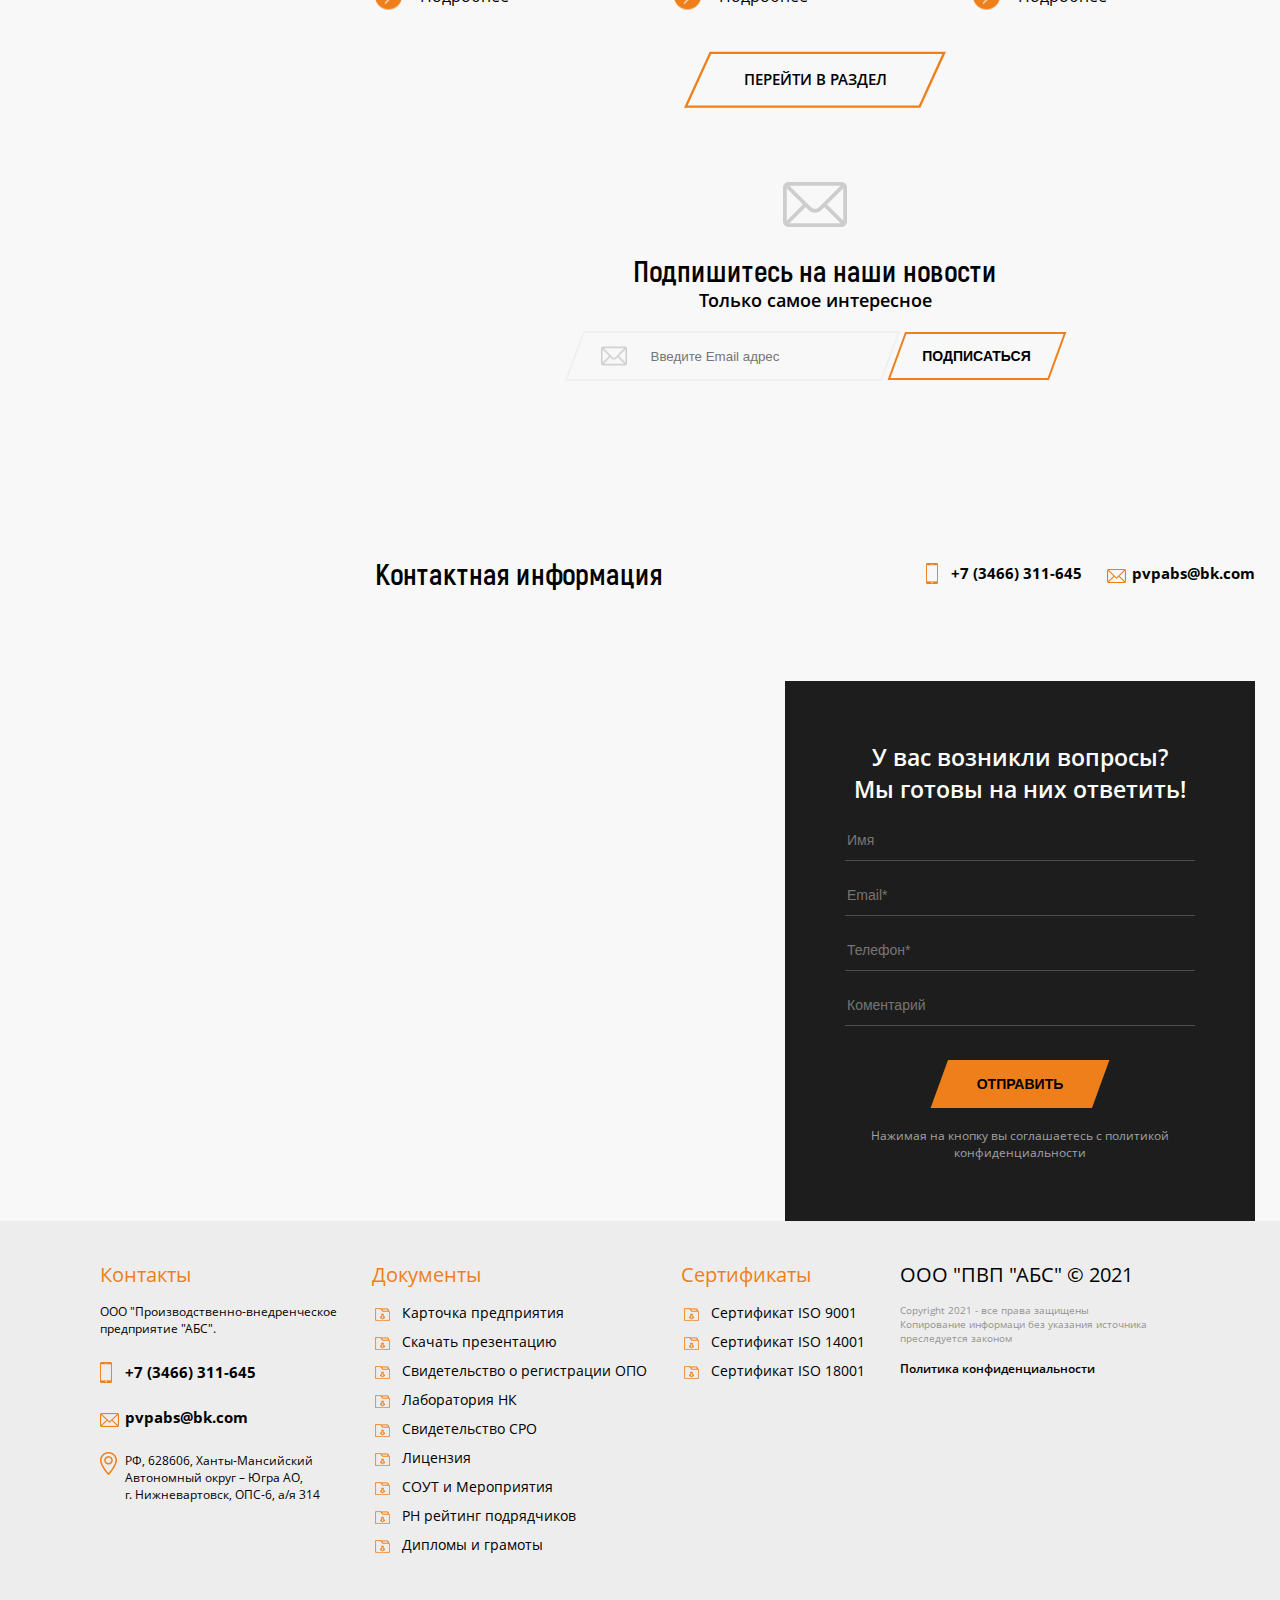
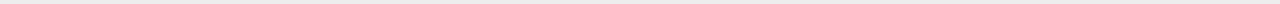
==== commit 445c336b: "Страница О компании" ====
--- a/index.html
+++ b/index.html
@@ -38,7 +38,7 @@
                         <a href="#">Главная</a>
                     </li>
                     <li>
-                        <a href="#">О компании</a>
+                        <a href="/about-us.html">О компании</a>
                     </li>
                     <li>
                         <a href="#">Фотогалерея</a>
@@ -50,7 +50,7 @@
                         <a href="/job.html">Вакансии</a>
                     </li>
                     <li>
-                        <a href="#">Контакты</a>
+                        <a href="/contacts.html">Контакты</a>
                     </li>
                 </ul>
                 <div class="sidebar-footer">
--- a/assets/css/style.css
+++ b/assets/css/style.css
@@ -438,7 +438,7 @@
     z-index: 10;
 }
 
-.sect-slider .slider-nav button
+.slider-nav button
 {
     width: 70px;
     height: 70px;
@@ -448,27 +448,27 @@
     transition: 0.5s;
 }
 
-.sect-slider .slider-nav button:hover
+.slider-nav button:hover
 {
     background-color: rgba(255, 255, 255, 0.8);
 }
 
-.sect-slider .slider-nav .owl-prev
+.slider-nav .owl-prev
 {
     border-right: 1px solid #ffffff;
 }
 
-.sect-slider .slider-nav .owl-prev:after
+.slider-nav .owl-prev:after
 {
     content: url(../images/icons/arrow-prev.png);
 }
 
-.sect-slider .slider-nav .owl-next
+.slider-nav .owl-next
 {
     border-left: 1px solid #ffffff;
 }
 
-.sect-slider .slider-nav .owl-next:after
+.slider-nav .owl-next:after
 {
     content: url(../images/icons/arrow-next.png);
 }
@@ -1498,3 +1498,55 @@
     justify-content: center;
     margin-bottom: 25px;
 }
+
+.contact-info .col
+{
+    max-width: 345px;
+}
+
+
+.contact-info .col:first-child
+{
+    margin-right: auto;
+}
+
+.contact-info .container
+{
+    display: flex;
+}
+
+.contact-info
+{
+    min-height: 400px;
+}
+
+.about-us p, .about-us i
+{
+    margin-top: 40px;
+    display: block;
+}
+
+.grey-text
+{
+    color: #8e8e8e;
+}
+
+.about-us-slider .slider-item img
+{
+    height: 450px;
+    width: 100%;
+    object-fit: cover;
+}
+
+.about-us-slider
+{
+    position: relative;
+}
+
+.slider-nav.simple
+{
+    bottom: 20px;
+    left: 20px;
+    position: absolute;
+    z-index: 5;
+}--- a/assets/css/responce.css
+++ b/assets/css/responce.css
@@ -443,4 +443,26 @@
         flex-direction: column;
         margin-bottom: 25px;
     }
+
+    
+    .contact-info .col
+    {
+        max-width: 100%;
+        margin: 0;
+    }
+
+    .contact-info .container
+    {
+        flex-direction: column;
+    }
+
+    .contact-info 
+    {
+        min-height: auto;
+    }
+
+    .about-us-slider .slider-item img
+    {
+        height: 280px;
+    }
 }